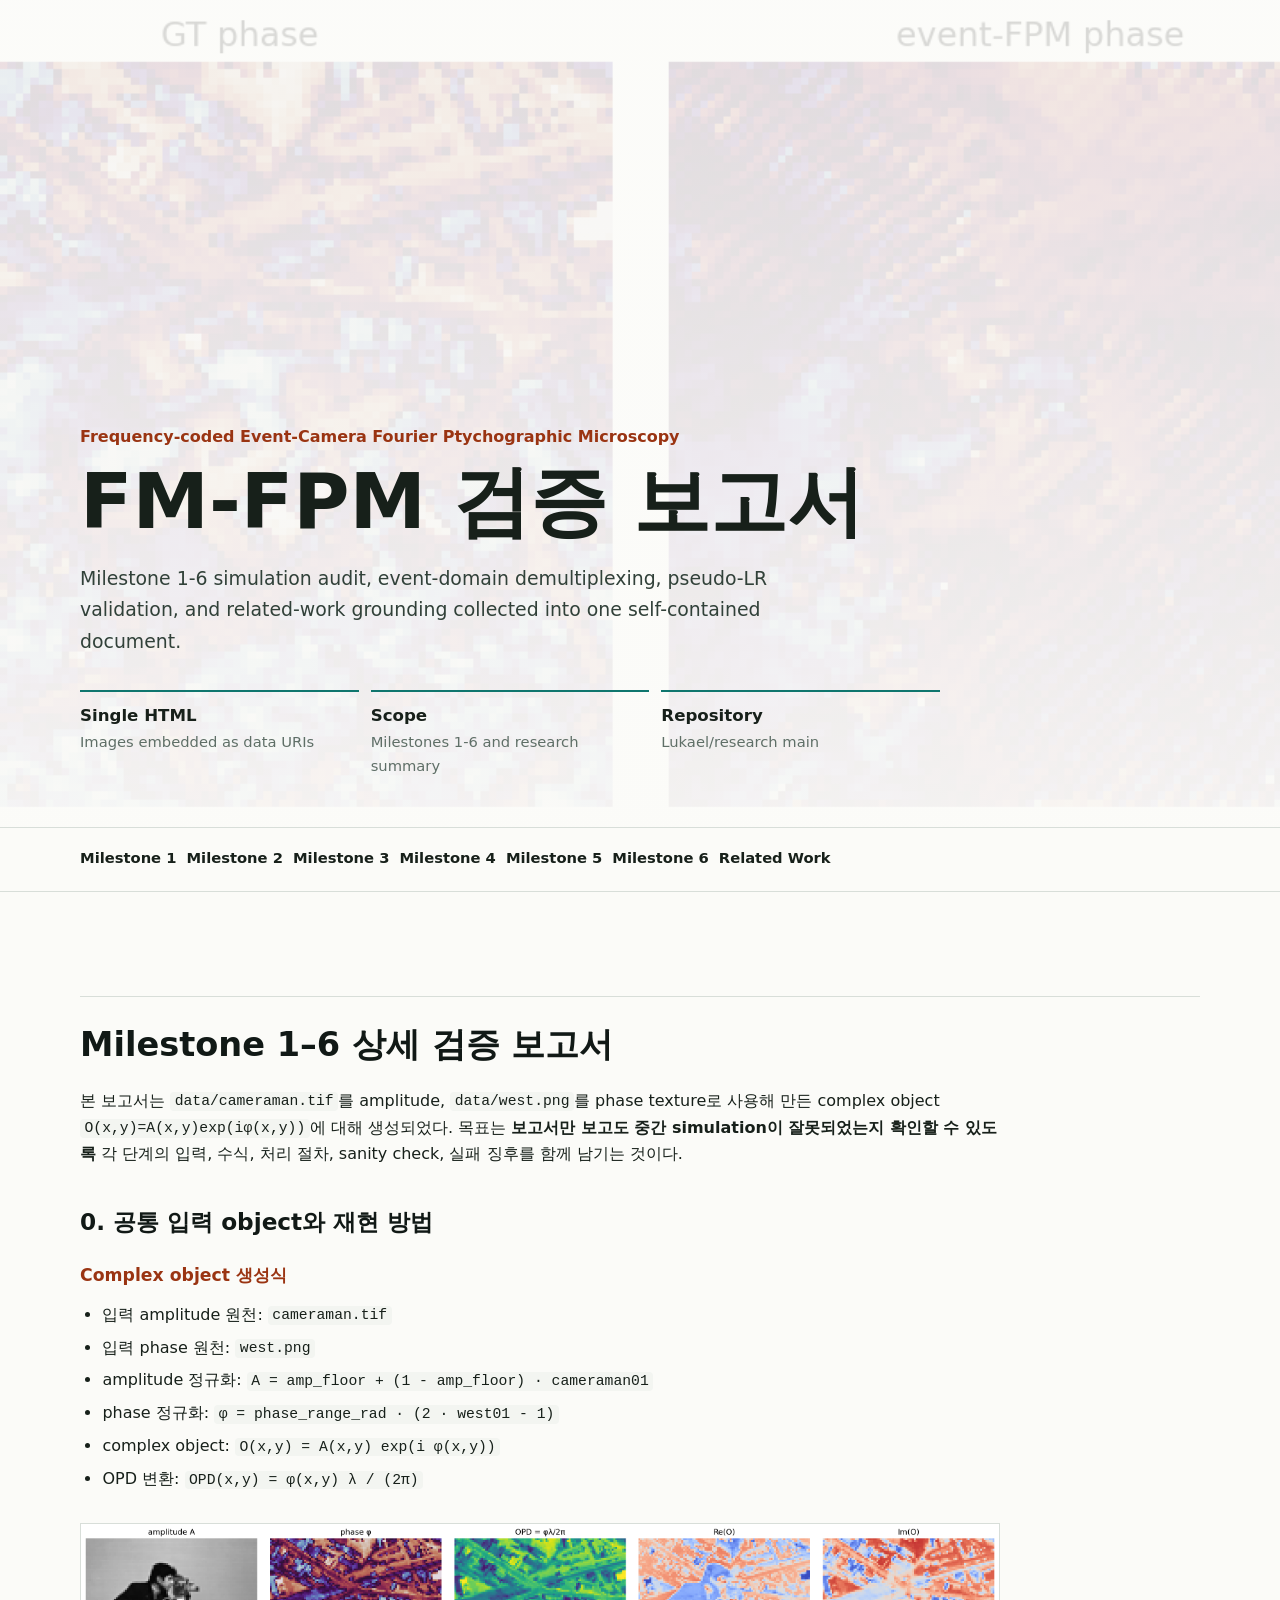
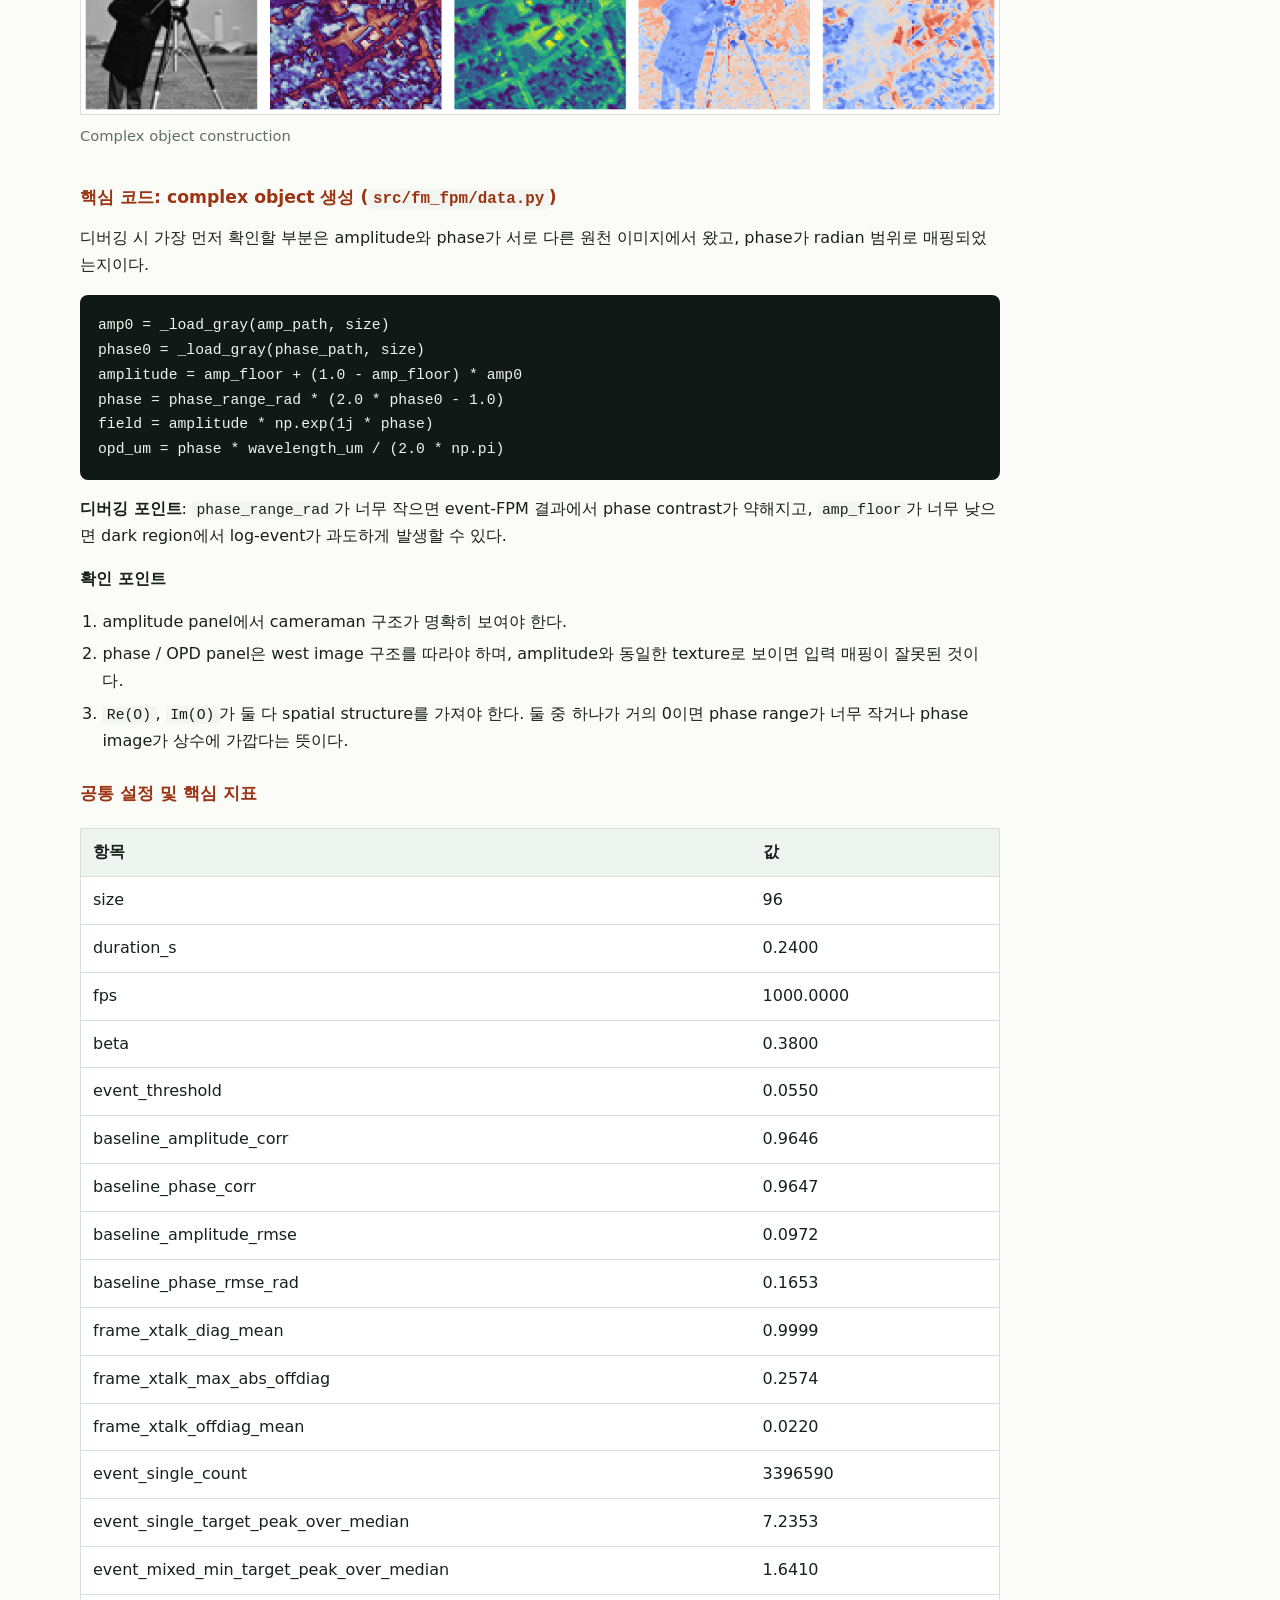
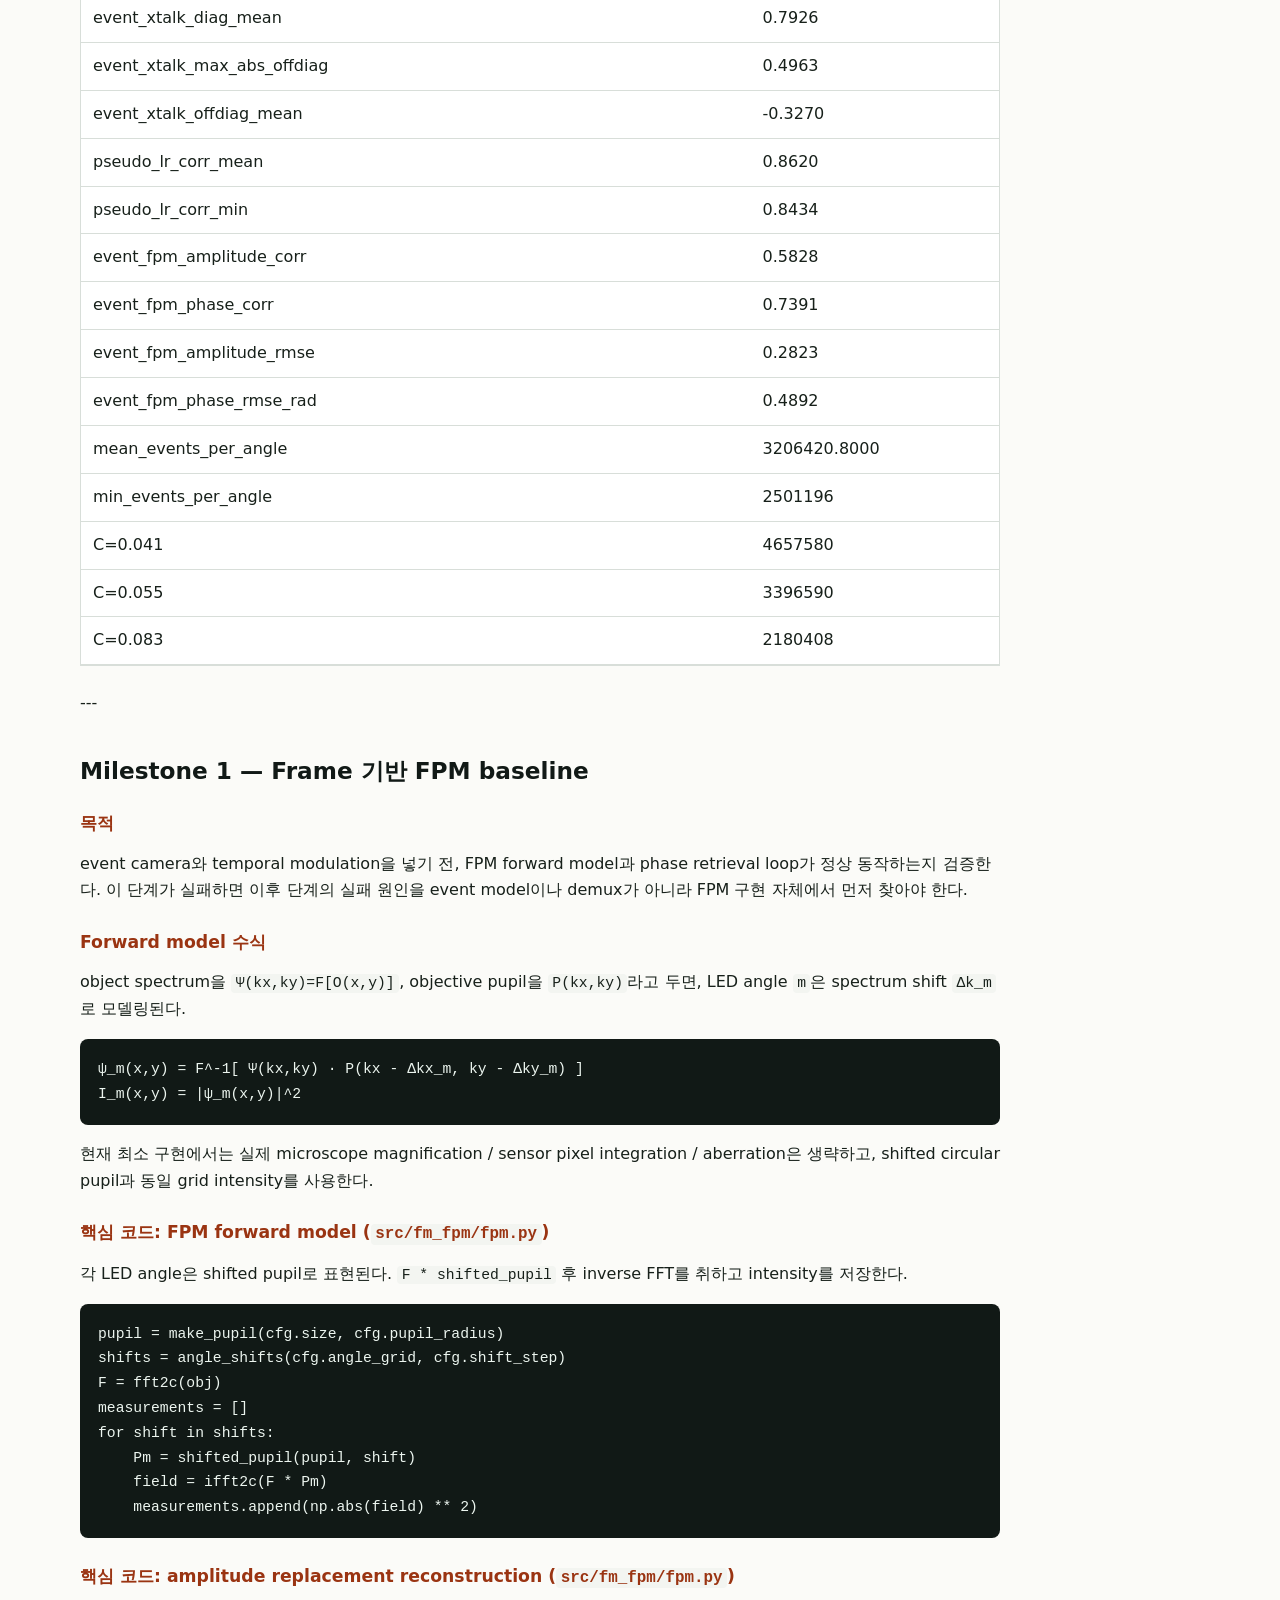
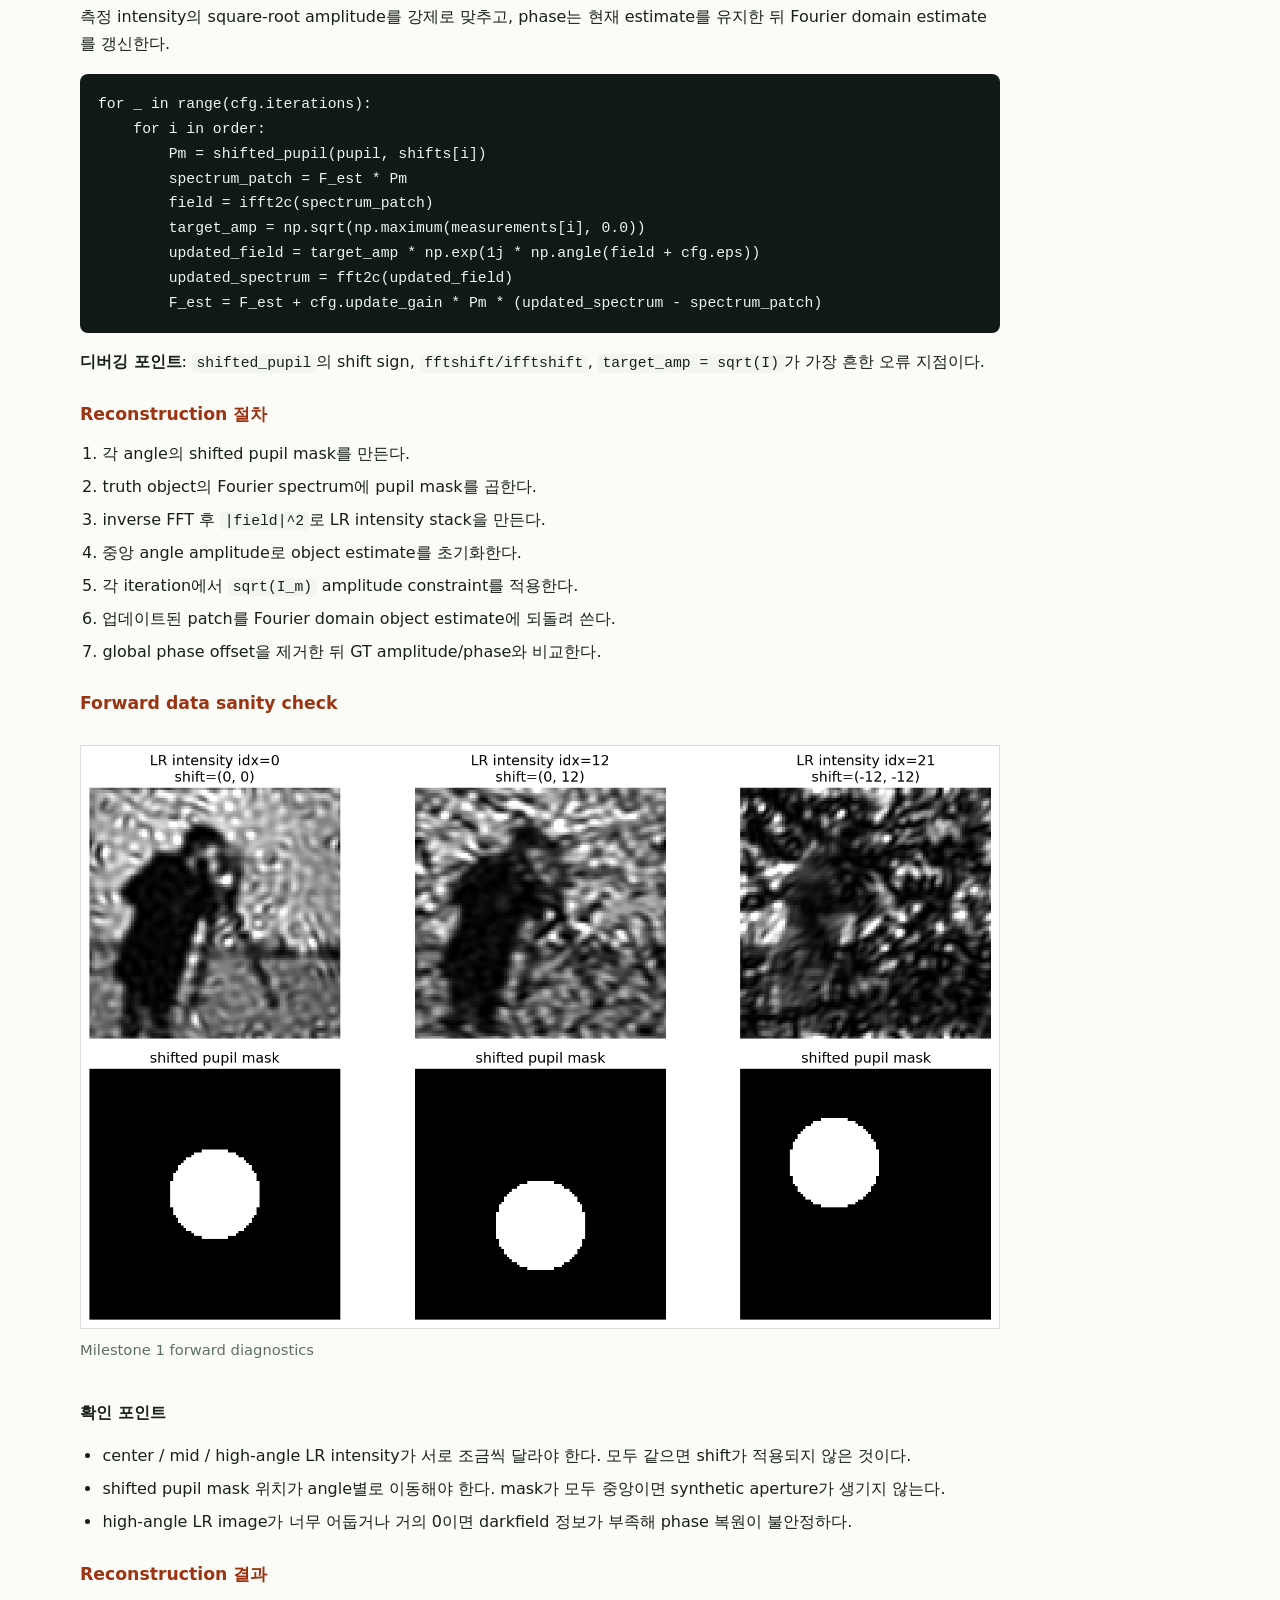
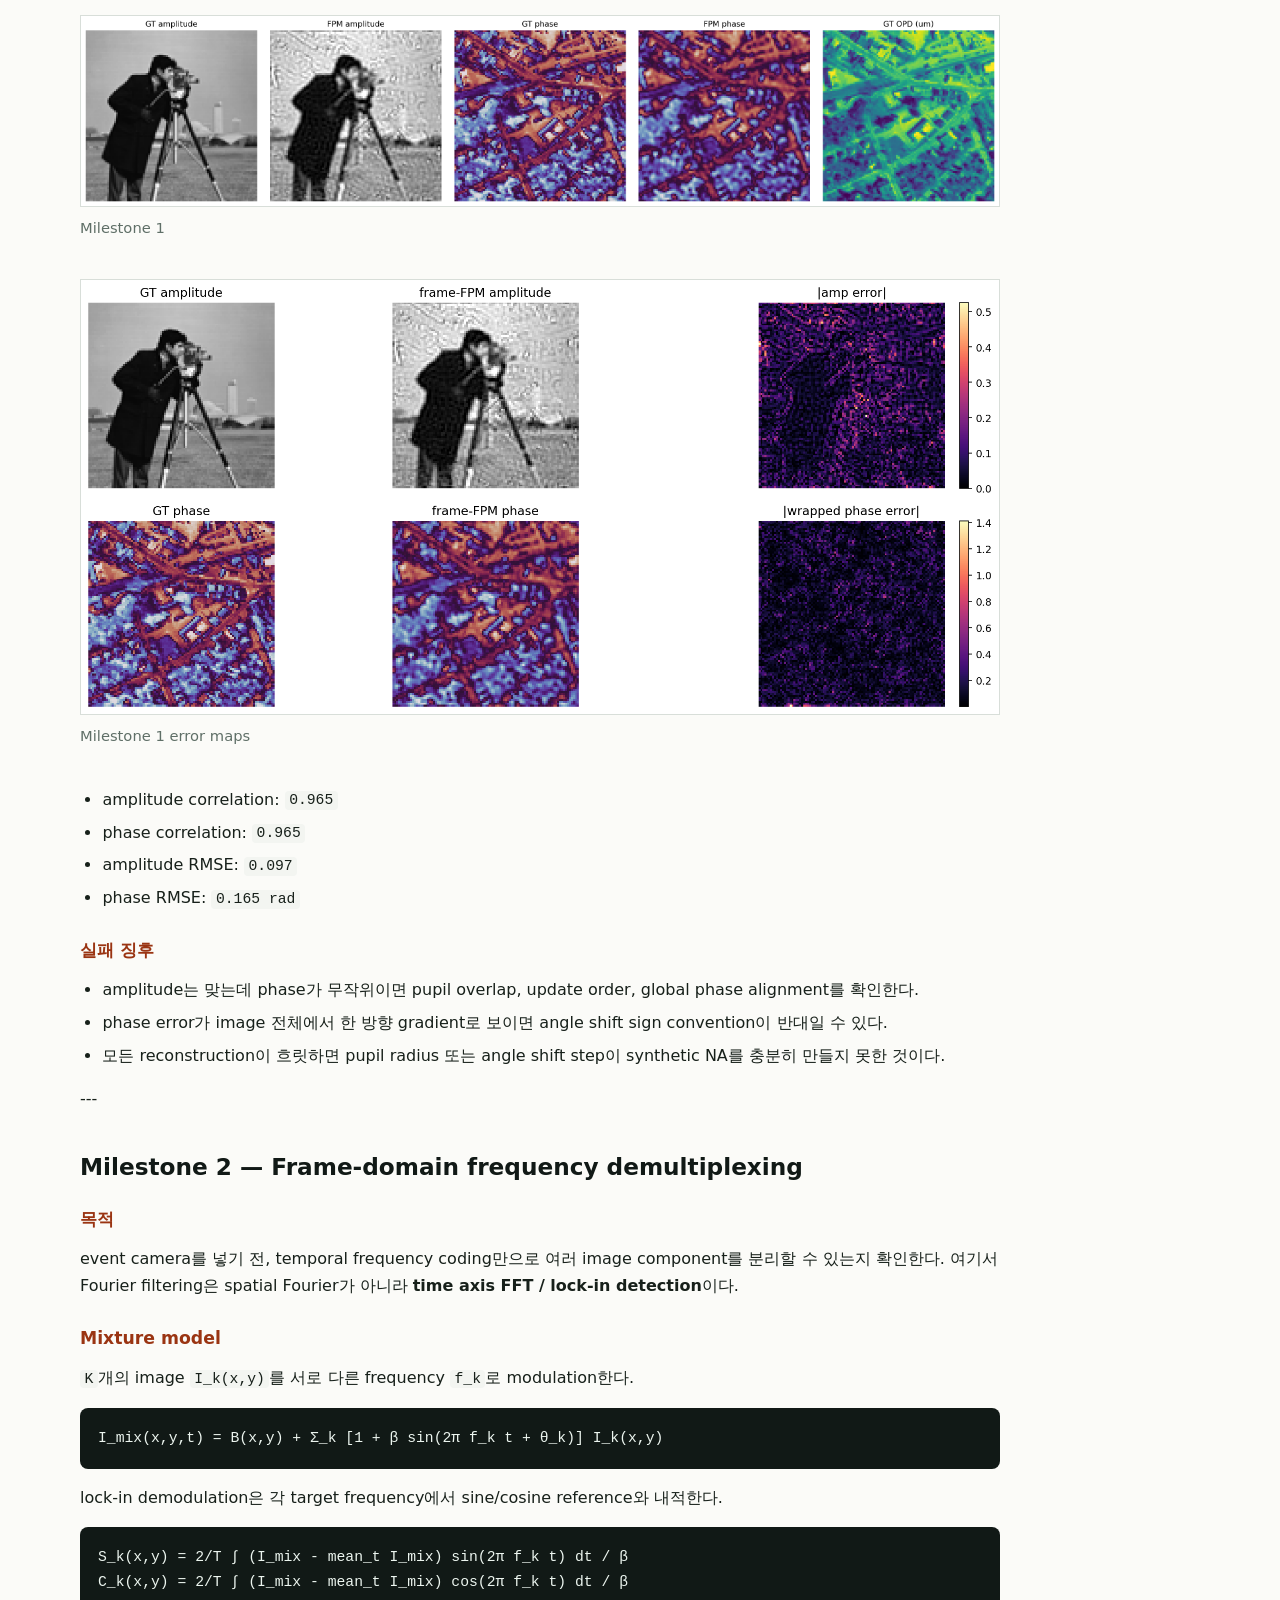
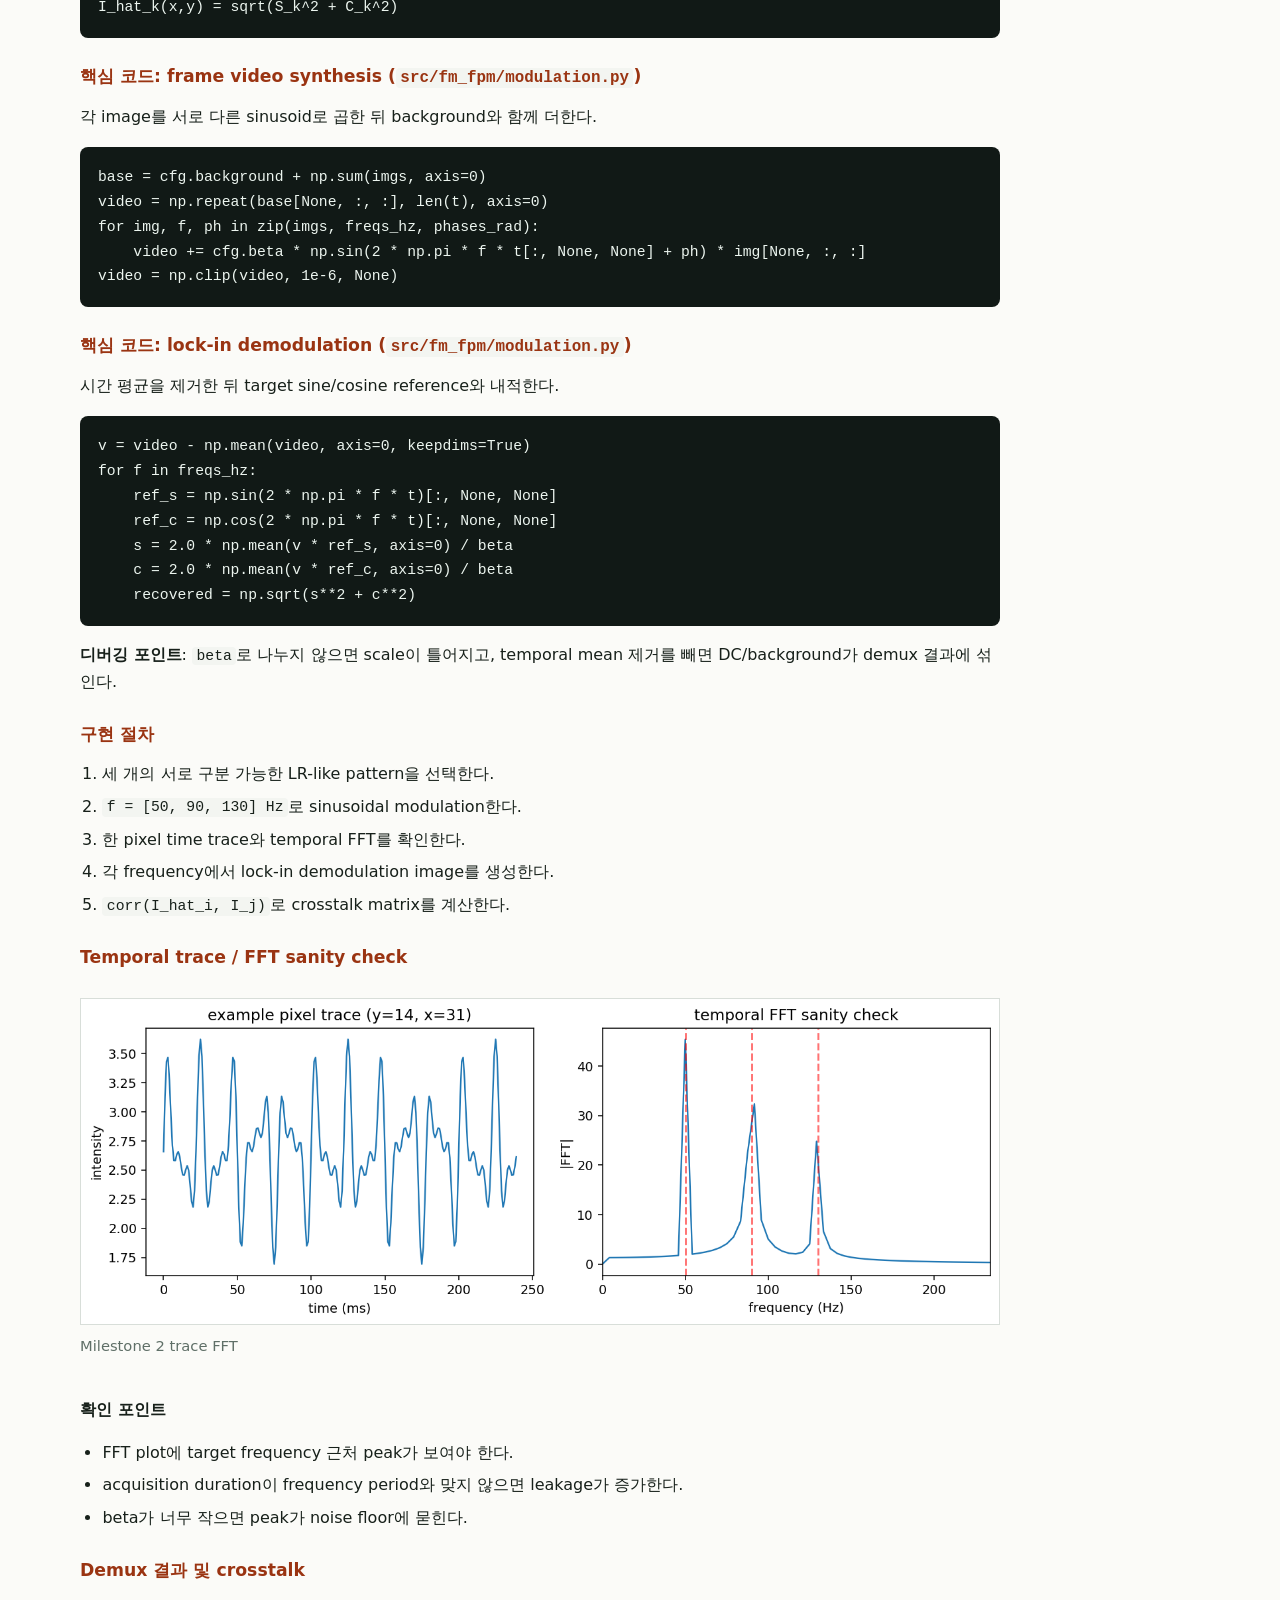
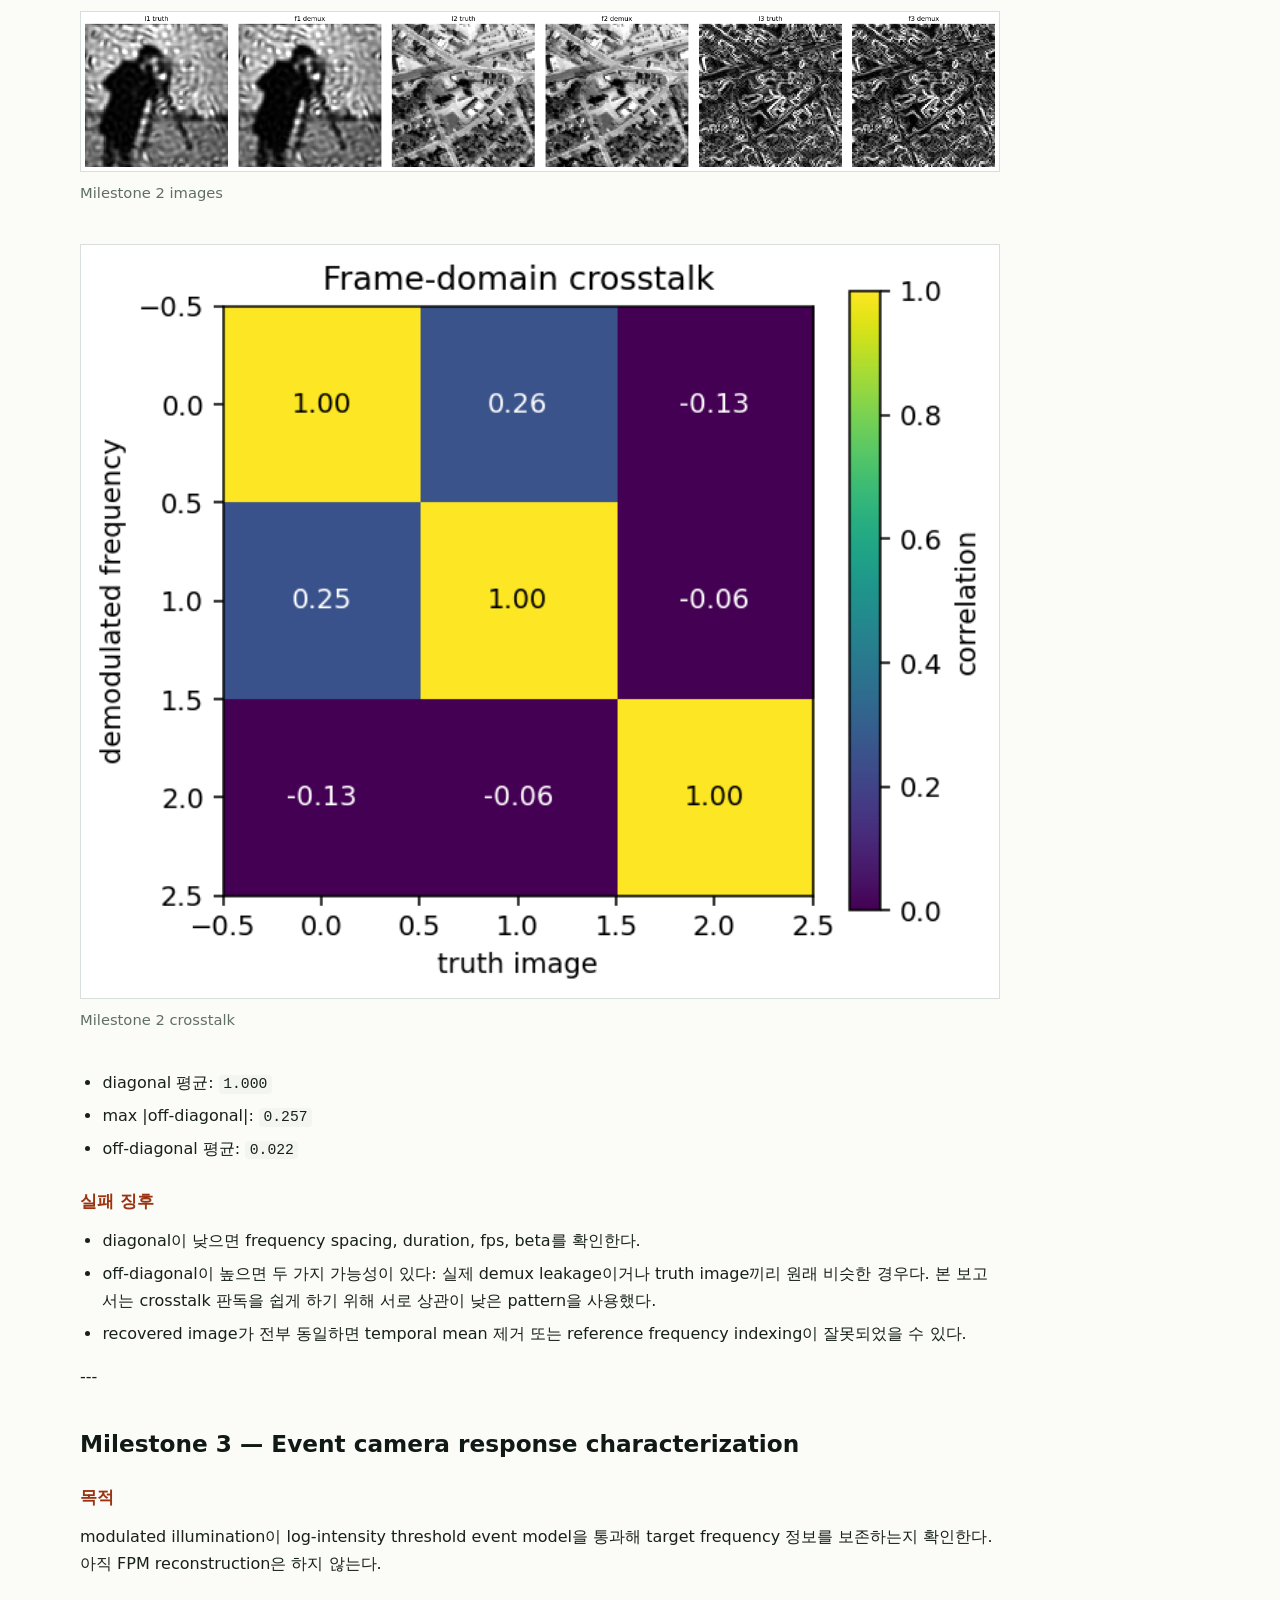
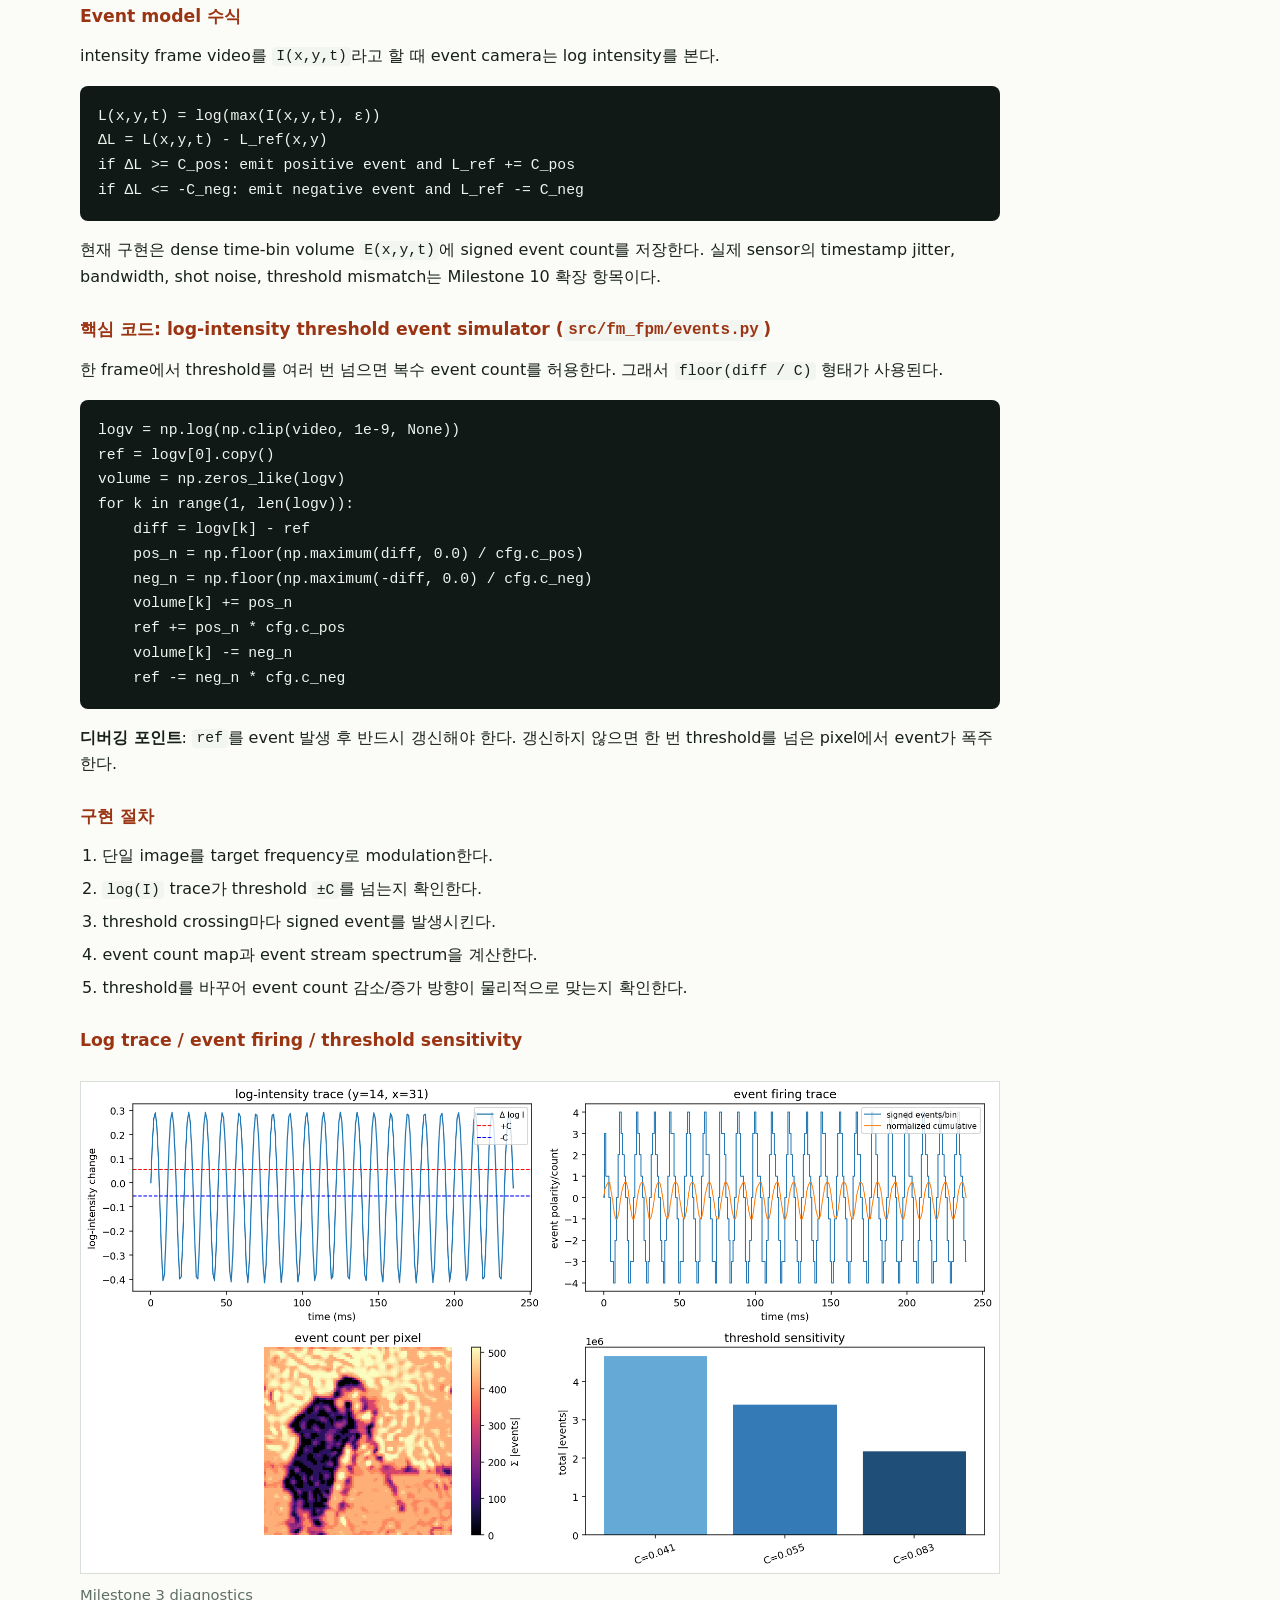
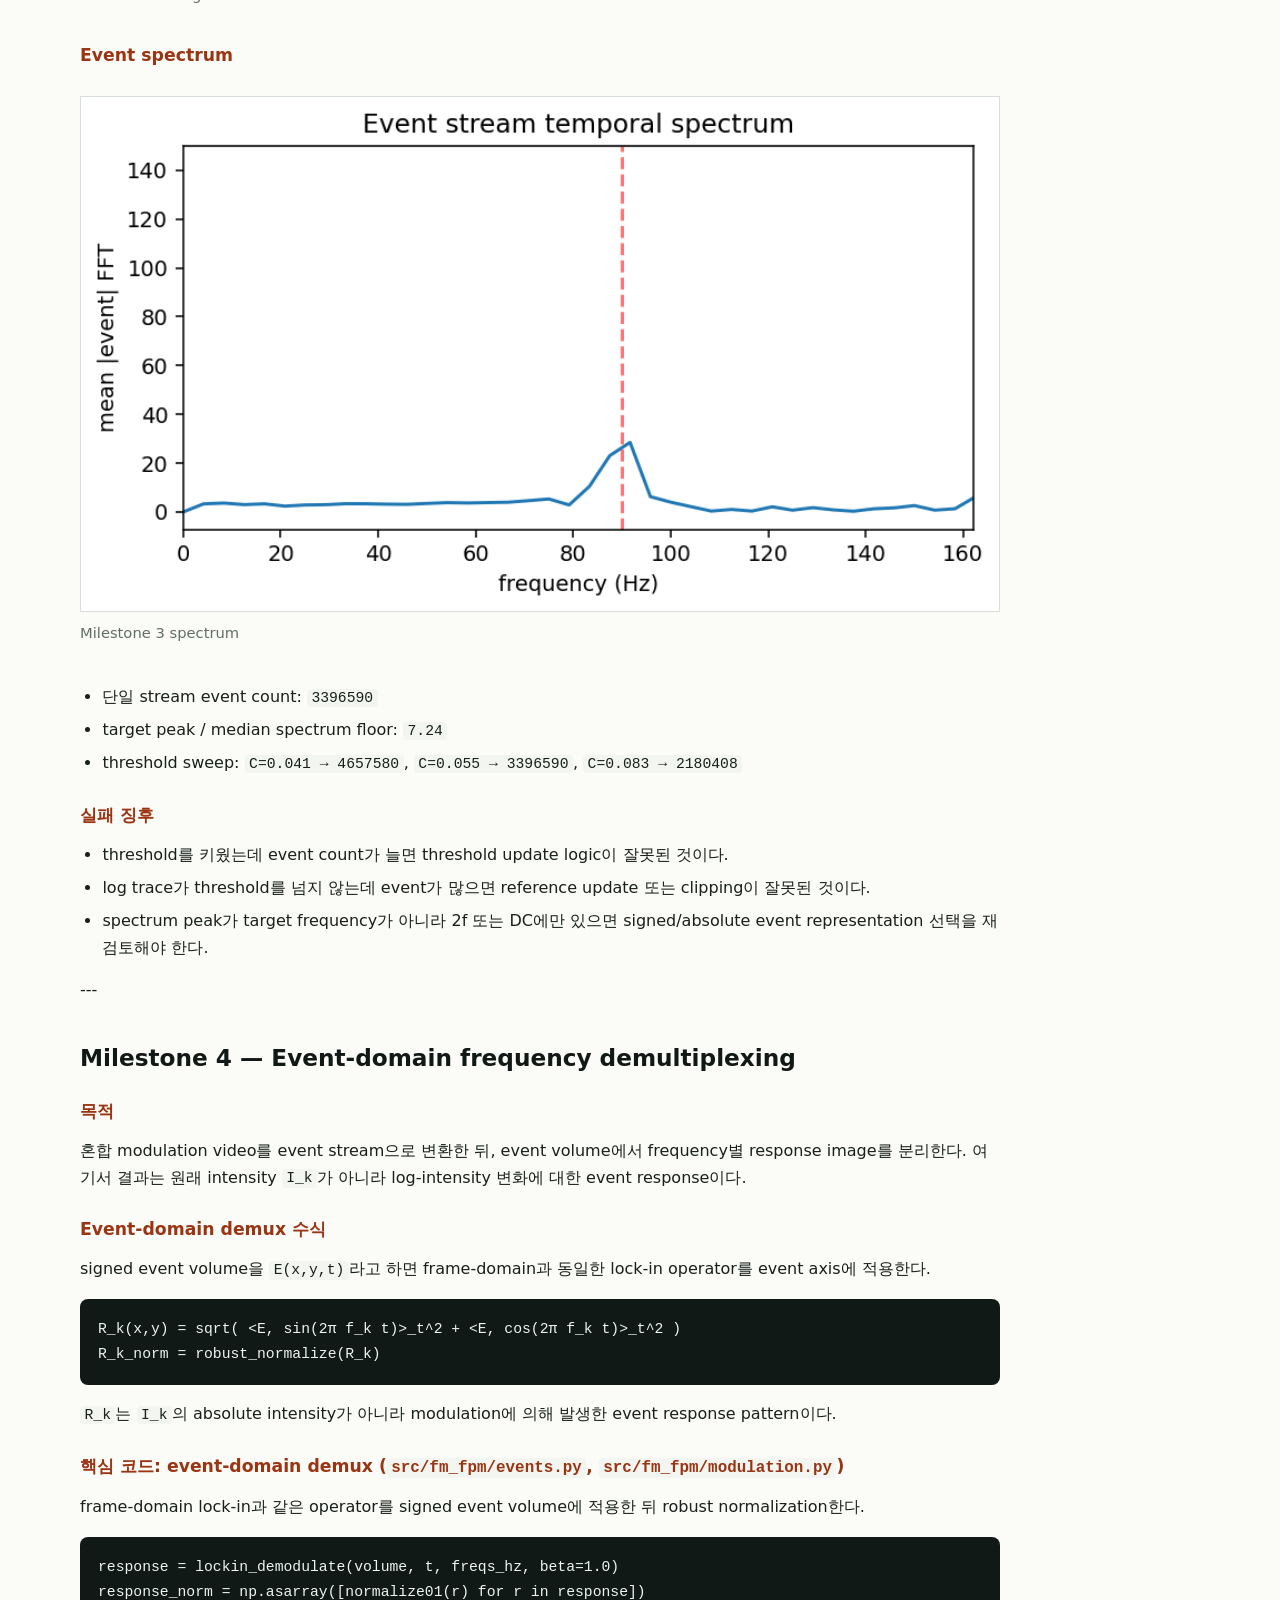
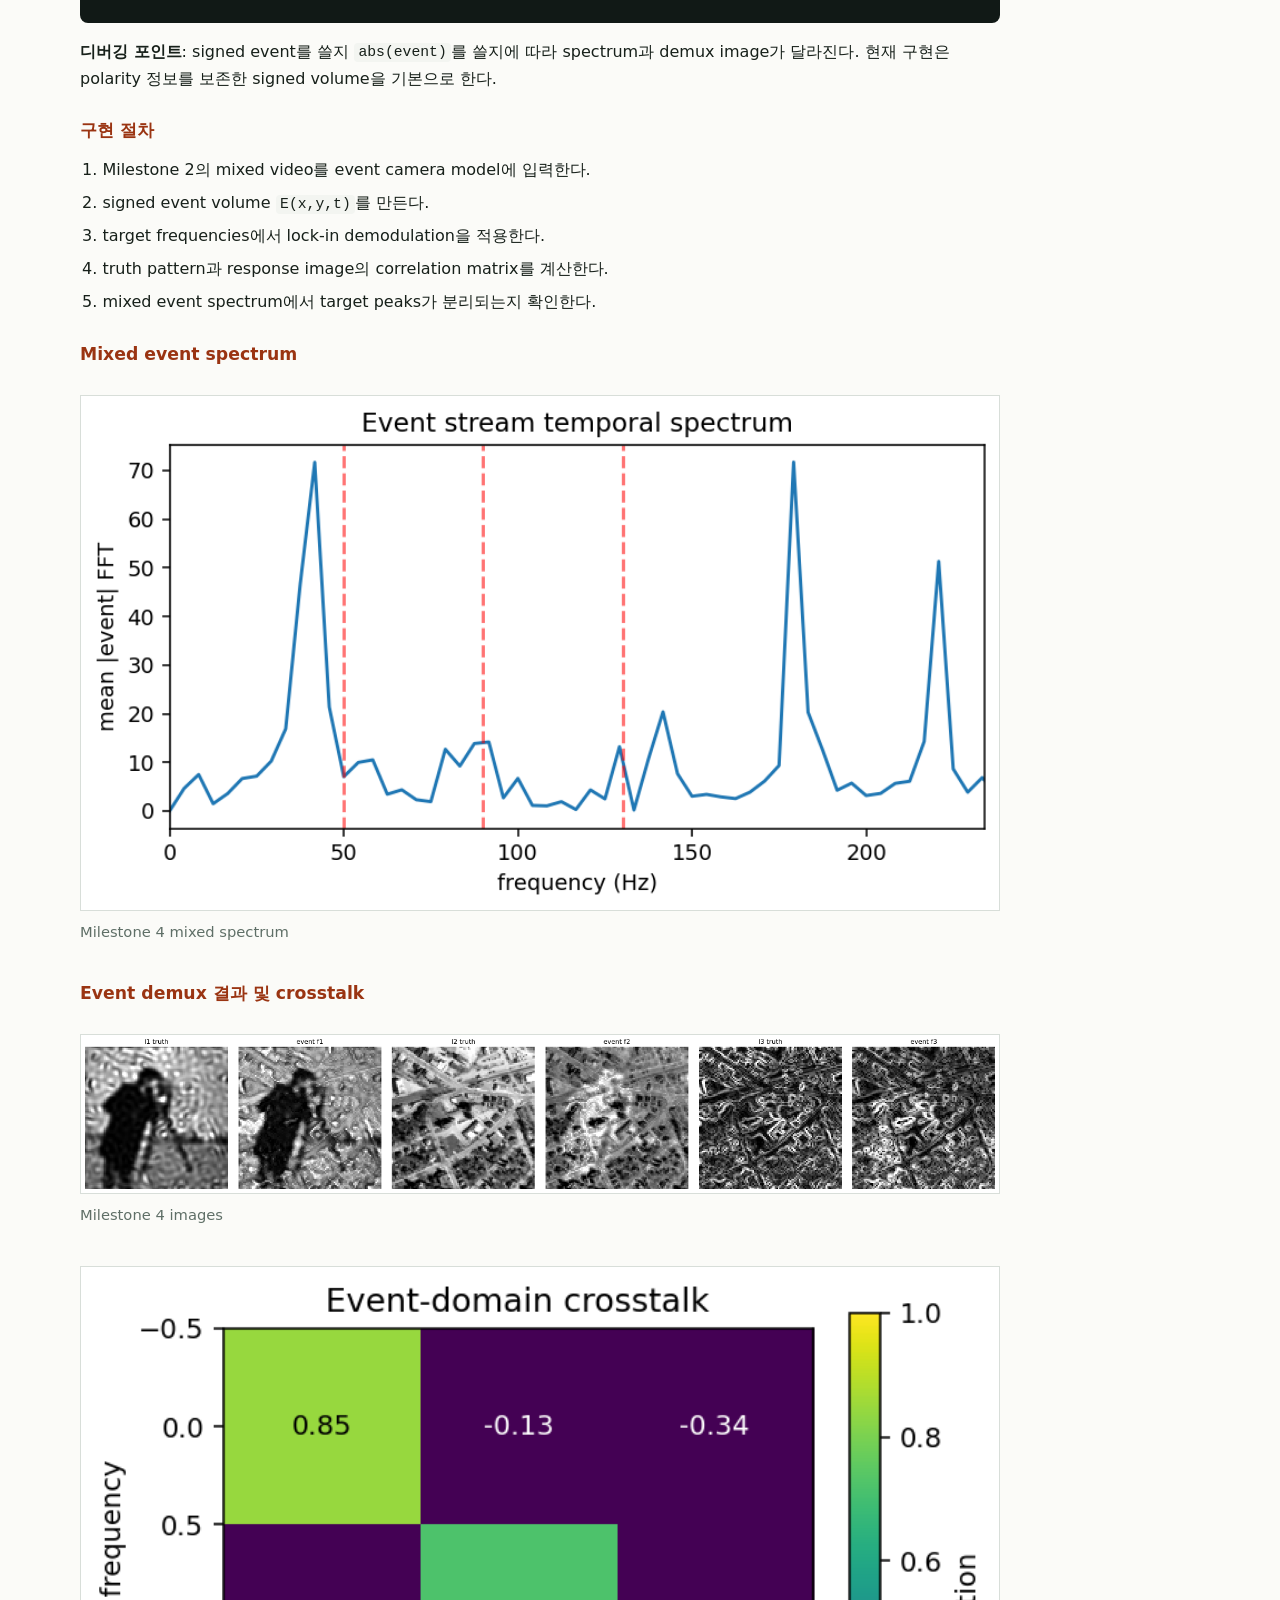
==== index.html @ cf178e9a "Publish the FM-FPM report as a single HTML page Constraint: Lukael/research main should contain only" ====
<!doctype html>
<html lang="ko">
<head>
  <meta charset="utf-8">
  <meta name="viewport" content="width=device-width, initial-scale=1">
  <title>FM-FPM 검증 보고서</title>
  <meta name="description" content="Frequency-coded event-camera Fourier ptychographic microscopy milestone verification report.">
  <style>
:root { color-scheme: light; --ink: #17201a; --muted: #5f6f67; --paper: #fbfbf8; --panel: #ffffff; --line: #d8ded9; --accent: #0f766e; --accent-2: #9a3412; --code: #f3f5f1; }
* { box-sizing: border-box; }
html { scroll-behavior: smooth; }
body { margin: 0; background: var(--paper); color: var(--ink); font-family: Inter, ui-sans-serif, system-ui, -apple-system, BlinkMacSystemFont, "Segoe UI", sans-serif; font-size: 16px; line-height: 1.68; }
a { color: var(--accent); text-decoration-thickness: 0.08em; text-underline-offset: 0.18em; }
header { min-height: 92vh; display: grid; align-items: end; padding: 56px max(24px, calc((100vw - 1120px) / 2)) 48px; border-bottom: 1px solid var(--line); background: linear-gradient(rgba(251,251,248,0.86), rgba(251,251,248,0.96)), var(--hero-image) center / cover no-repeat; }
.hero { max-width: 940px; }
.kicker { color: var(--accent-2); font-weight: 760; letter-spacing: 0; margin: 0 0 14px; }
h1 { margin: 0; max-width: 900px; font-size: clamp(2.4rem, 4.8rem, 5.6rem); line-height: 0.96; letter-spacing: 0; }
.subtitle { max-width: 760px; margin: 24px 0 0; color: #314139; font-size: 1.18rem; }
.meta-grid { display: grid; grid-template-columns: repeat(auto-fit, minmax(170px, 1fr)); gap: 12px; max-width: 860px; margin-top: 32px; }
.meta-item { border-top: 2px solid var(--accent); padding-top: 10px; color: var(--muted); font-size: 0.92rem; }
.meta-item strong { display: block; color: var(--ink); font-size: 1.04rem; }
main { padding: 0 max(20px, calc((100vw - 1120px) / 2)) 72px; }
nav.toc { position: sticky; top: 0; z-index: 10; margin: 0 calc(-1 * max(20px, calc((100vw - 1120px) / 2))); padding: 12px max(20px, calc((100vw - 1120px) / 2)); display: flex; gap: 10px; overflow-x: auto; background: rgba(251, 251, 248, 0.94); border-bottom: 1px solid var(--line); backdrop-filter: blur(10px); }
nav.toc a { flex: 0 0 auto; color: var(--ink); text-decoration: none; font-weight: 700; font-size: 0.92rem; padding: 6px 0; border-bottom: 2px solid transparent; }
nav.toc a:hover { border-bottom-color: var(--accent); }
.report-section { padding-top: 42px; }
h2, h3, h4, h5, h6 { line-height: 1.22; letter-spacing: 0; color: #111916; }
h2 { margin: 62px 0 22px; font-size: 2.1rem; border-top: 1px solid var(--line); padding-top: 28px; }
h3 { margin: 40px 0 14px; font-size: 1.45rem; }
h4 { margin: 28px 0 10px; font-size: 1.08rem; color: var(--accent-2); }
p, ul, ol, blockquote, pre, .table-wrap, figure { max-width: 920px; }
blockquote { margin: 24px 0; padding: 14px 18px; border-left: 4px solid var(--accent-2); background: #fff7ed; color: #4b3428; }
ul, ol { padding-left: 1.4rem; }
li + li { margin-top: 6px; }
code { font-family: "SFMono-Regular", Consolas, "Liberation Mono", monospace; background: var(--code); padding: 0.08rem 0.28rem; border-radius: 4px; font-size: 0.92em; }
pre { overflow-x: auto; background: #111916; color: #ecf5ef; border-radius: 8px; padding: 18px; line-height: 1.55; }
pre code { background: transparent; color: inherit; padding: 0; }
.table-wrap { overflow-x: auto; margin: 24px 0; border: 1px solid var(--line); background: var(--panel); }
table { border-collapse: collapse; width: 100%; min-width: 560px; }
th, td { padding: 10px 12px; border-bottom: 1px solid var(--line); text-align: left; vertical-align: top; }
th { background: #eef4ef; font-weight: 800; }
figure { margin: 30px 0 38px; }
img { display: block; width: 100%; height: auto; border: 1px solid var(--line); background: #fff; }
figcaption { margin-top: 9px; color: var(--muted); font-size: 0.92rem; }
footer { border-top: 1px solid var(--line); padding: 28px max(20px, calc((100vw - 1120px) / 2)); color: var(--muted); }
@media (max-width: 720px) { header { min-height: 86vh; padding-top: 34px; } h1 { font-size: 3rem; } .subtitle { font-size: 1rem; } h2 { font-size: 1.65rem; } }
</style>
</head>
<body style="--hero-image: url('[data-uri]')">
  <header>
    <div class="hero">
      <p class="kicker">Frequency-coded Event-Camera Fourier Ptychographic Microscopy</p>
      <h1>FM-FPM 검증 보고서</h1>
      <p class="subtitle">Milestone 1-6 simulation audit, event-domain demultiplexing, pseudo-LR validation, and related-work grounding collected into one self-contained document.</p>
      <div class="meta-grid" aria-label="Report summary">
        <div class="meta-item"><strong>Single HTML</strong>Images embedded as data URIs</div>
        <div class="meta-item"><strong>Scope</strong>Milestones 1-6 and research summary</div>
        <div class="meta-item"><strong>Repository</strong>Lukael/research main</div>
      </div>
    </div>
  </header>
  <main>
    <nav class="toc" aria-label="Table of contents">
      <a href="#milestone-1-frame-기반-fpm-baseline">Milestone 1</a>
      <a href="#milestone-2-frame-domain-frequency-demultiplexing">Milestone 2</a>
      <a href="#milestone-3-event-camera-response-characterization">Milestone 3</a>
      <a href="#milestone-4-event-domain-frequency-demultiplexing">Milestone 4</a>
      <a href="#milestone-5-event-derived-lr-fpm-measurement-validation">Milestone 5</a>
      <a href="#milestone-6-single-wavelength-event-fpm-reconstruction">Milestone 6</a>
      <a href="#관련-연구-조사-요약-arxiv-mcp-우선-워크플로">Related Work</a>
    </nav>
    <section class="report-section" aria-label="Milestone 1-6 상세 검증 보고서"><h2 id="milestone-1-6-상세-검증-보고서">Milestone 1–6 상세 검증 보고서</h2>
<p>본 보고서는 <code>data/cameraman.tif</code>를 amplitude, <code>data/west.png</code>를 phase texture로 사용해 만든 complex object <code>O(x,y)=A(x,y)exp(iφ(x,y))</code>에 대해 생성되었다. 목표는 <strong>보고서만 보고도 중간 simulation이 잘못되었는지 확인할 수 있도록</strong> 각 단계의 입력, 수식, 처리 절차, sanity check, 실패 징후를 함께 남기는 것이다.</p>
<h3 id="0-공통-입력-object와-재현-방법">0. 공통 입력 object와 재현 방법</h3>
<h4 id="complex-object-생성식">Complex object 생성식</h4>
<ul>
<li>입력 amplitude 원천: <code>cameraman.tif</code></li>
<li>입력 phase 원천: <code>west.png</code></li>
<li>amplitude 정규화: <code>A = amp_floor + (1 - amp_floor) · cameraman01</code></li>
<li>phase 정규화: <code>φ = phase_range_rad · (2 · west01 - 1)</code></li>
<li>complex object: <code>O(x,y) = A(x,y) exp(i φ(x,y))</code></li>
<li>OPD 변환: <code>OPD(x,y) = φ(x,y) λ / (2π)</code></li>
</ul>
<figure><img alt="Complex object construction" src="[data-uri]" loading="lazy"><figcaption>Complex object construction</figcaption></figure>
<h4 id="핵심-코드-complex-object-생성-src-fm-fpm-data-py">핵심 코드: complex object 생성 (<code>src/fm_fpm/data.py</code>)</h4>
<p>디버깅 시 가장 먼저 확인할 부분은 amplitude와 phase가 서로 다른 원천 이미지에서 왔고, phase가 radian 범위로 매핑되었는지이다.</p>
<pre><code class="language-python">amp0 = _load_gray(amp_path, size)
phase0 = _load_gray(phase_path, size)
amplitude = amp_floor + (1.0 - amp_floor) * amp0
phase = phase_range_rad * (2.0 * phase0 - 1.0)
field = amplitude * np.exp(1j * phase)
opd_um = phase * wavelength_um / (2.0 * np.pi)</code></pre>
<p><strong>디버깅 포인트</strong>: <code>phase_range_rad</code>가 너무 작으면 event-FPM 결과에서 phase contrast가 약해지고, <code>amp_floor</code>가 너무 낮으면 dark region에서 log-event가 과도하게 발생할 수 있다.</p>
<p><strong>확인 포인트</strong></p>
<ol>
<li>amplitude panel에서 cameraman 구조가 명확히 보여야 한다.</li>
<li>phase / OPD panel은 west image 구조를 따라야 하며, amplitude와 동일한 texture로 보이면 입력 매핑이 잘못된 것이다.</li>
<li><code>Re(O)</code>, <code>Im(O)</code>가 둘 다 spatial structure를 가져야 한다. 둘 중 하나가 거의 0이면 phase range가 너무 작거나 phase image가 상수에 가깝다는 뜻이다.</li>
</ol>
<h4 id="공통-설정-및-핵심-지표">공통 설정 및 핵심 지표</h4>
<div class="table-wrap"><table>
<tr><th>항목</th><th>값</th></tr>
<tr><td>size</td><td>96</td></tr>
<tr><td>duration_s</td><td>0.2400</td></tr>
<tr><td>fps</td><td>1000.0000</td></tr>
<tr><td>beta</td><td>0.3800</td></tr>
<tr><td>event_threshold</td><td>0.0550</td></tr>
<tr><td>baseline_amplitude_corr</td><td>0.9646</td></tr>
<tr><td>baseline_phase_corr</td><td>0.9647</td></tr>
<tr><td>baseline_amplitude_rmse</td><td>0.0972</td></tr>
<tr><td>baseline_phase_rmse_rad</td><td>0.1653</td></tr>
<tr><td>frame_xtalk_diag_mean</td><td>0.9999</td></tr>
<tr><td>frame_xtalk_max_abs_offdiag</td><td>0.2574</td></tr>
<tr><td>frame_xtalk_offdiag_mean</td><td>0.0220</td></tr>
<tr><td>event_single_count</td><td>3396590</td></tr>
<tr><td>event_single_target_peak_over_median</td><td>7.2353</td></tr>
<tr><td>event_mixed_min_target_peak_over_median</td><td>1.6410</td></tr>
<tr><td>event_xtalk_diag_mean</td><td>0.7926</td></tr>
<tr><td>event_xtalk_max_abs_offdiag</td><td>0.4963</td></tr>
<tr><td>event_xtalk_offdiag_mean</td><td>-0.3270</td></tr>
<tr><td>pseudo_lr_corr_mean</td><td>0.8620</td></tr>
<tr><td>pseudo_lr_corr_min</td><td>0.8434</td></tr>
<tr><td>event_fpm_amplitude_corr</td><td>0.5828</td></tr>
<tr><td>event_fpm_phase_corr</td><td>0.7391</td></tr>
<tr><td>event_fpm_amplitude_rmse</td><td>0.2823</td></tr>
<tr><td>event_fpm_phase_rmse_rad</td><td>0.4892</td></tr>
<tr><td>mean_events_per_angle</td><td>3206420.8000</td></tr>
<tr><td>min_events_per_angle</td><td>2501196</td></tr>
<tr><td>C=0.041</td><td>4657580</td></tr>
<tr><td>C=0.055</td><td>3396590</td></tr>
<tr><td>C=0.083</td><td>2180408</td></tr>
</table></div>
<p>---</p>
<h3 id="milestone-1-frame-기반-fpm-baseline">Milestone 1 — Frame 기반 FPM baseline</h3>
<h4 id="목적">목적</h4>
<p>event camera와 temporal modulation을 넣기 전, FPM forward model과 phase retrieval loop가 정상 동작하는지 검증한다. 이 단계가 실패하면 이후 단계의 실패 원인을 event model이나 demux가 아니라 FPM 구현 자체에서 먼저 찾아야 한다.</p>
<h4 id="forward-model-수식">Forward model 수식</h4>
<p>object spectrum을 <code>Ψ(kx,ky)=F[O(x,y)]</code>, objective pupil을 <code>P(kx,ky)</code>라고 두면, LED angle <code>m</code>은 spectrum shift <code>Δk_m</code>로 모델링된다.</p>
<pre><code class="language-text">ψ_m(x,y) = F^-1[ Ψ(kx,ky) · P(kx - Δkx_m, ky - Δky_m) ]
I_m(x,y) = |ψ_m(x,y)|^2</code></pre>
<p>현재 최소 구현에서는 실제 microscope magnification / sensor pixel integration / aberration은 생략하고, shifted circular pupil과 동일 grid intensity를 사용한다.</p>
<h4 id="핵심-코드-fpm-forward-model-src-fm-fpm-fpm-py">핵심 코드: FPM forward model (<code>src/fm_fpm/fpm.py</code>)</h4>
<p>각 LED angle은 shifted pupil로 표현된다. <code>F * shifted_pupil</code> 후 inverse FFT를 취하고 intensity를 저장한다.</p>
<pre><code class="language-python">pupil = make_pupil(cfg.size, cfg.pupil_radius)
shifts = angle_shifts(cfg.angle_grid, cfg.shift_step)
F = fft2c(obj)
measurements = []
for shift in shifts:
    Pm = shifted_pupil(pupil, shift)
    field = ifft2c(F * Pm)
    measurements.append(np.abs(field) ** 2)</code></pre>
<h4 id="핵심-코드-amplitude-replacement-reconstruction-src-fm-fpm-fpm-py">핵심 코드: amplitude replacement reconstruction (<code>src/fm_fpm/fpm.py</code>)</h4>
<p>측정 intensity의 square-root amplitude를 강제로 맞추고, phase는 현재 estimate를 유지한 뒤 Fourier domain estimate를 갱신한다.</p>
<pre><code class="language-python">for _ in range(cfg.iterations):
    for i in order:
        Pm = shifted_pupil(pupil, shifts[i])
        spectrum_patch = F_est * Pm
        field = ifft2c(spectrum_patch)
        target_amp = np.sqrt(np.maximum(measurements[i], 0.0))
        updated_field = target_amp * np.exp(1j * np.angle(field + cfg.eps))
        updated_spectrum = fft2c(updated_field)
        F_est = F_est + cfg.update_gain * Pm * (updated_spectrum - spectrum_patch)</code></pre>
<p><strong>디버깅 포인트</strong>: <code>shifted_pupil</code>의 shift sign, <code>fftshift/ifftshift</code>, <code>target_amp = sqrt(I)</code>가 가장 흔한 오류 지점이다.</p>
<h4 id="reconstruction-절차">Reconstruction 절차</h4>
<ol>
<li>각 angle의 shifted pupil mask를 만든다.</li>
<li>truth object의 Fourier spectrum에 pupil mask를 곱한다.</li>
<li>inverse FFT 후 <code>|field|^2</code>로 LR intensity stack을 만든다.</li>
<li>중앙 angle amplitude로 object estimate를 초기화한다.</li>
<li>각 iteration에서 <code>sqrt(I_m)</code> amplitude constraint를 적용한다.</li>
<li>업데이트된 patch를 Fourier domain object estimate에 되돌려 쓴다.</li>
<li>global phase offset을 제거한 뒤 GT amplitude/phase와 비교한다.</li>
</ol>
<h4 id="forward-data-sanity-check">Forward data sanity check</h4>
<figure><img alt="Milestone 1 forward diagnostics" src="[data-uri]" loading="lazy"><figcaption>Milestone 1 forward diagnostics</figcaption></figure>
<p><strong>확인 포인트</strong></p>
<ul>
<li>center / mid / high-angle LR intensity가 서로 조금씩 달라야 한다. 모두 같으면 shift가 적용되지 않은 것이다.</li>
<li>shifted pupil mask 위치가 angle별로 이동해야 한다. mask가 모두 중앙이면 synthetic aperture가 생기지 않는다.</li>
<li>high-angle LR image가 너무 어둡거나 거의 0이면 darkfield 정보가 부족해 phase 복원이 불안정하다.</li>
</ul>
<h4 id="reconstruction-결과">Reconstruction 결과</h4>
<figure><img alt="Milestone 1" src="[data-uri]" loading="lazy"><figcaption>Milestone 1</figcaption></figure>
<figure><img alt="Milestone 1 error maps" src="[data-uri]" loading="lazy"><figcaption>Milestone 1 error maps</figcaption></figure>
<ul>
<li>amplitude correlation: <code>0.965</code></li>
<li>phase correlation: <code>0.965</code></li>
<li>amplitude RMSE: <code>0.097</code></li>
<li>phase RMSE: <code>0.165 rad</code></li>
</ul>
<h4 id="실패-징후">실패 징후</h4>
<ul>
<li>amplitude는 맞는데 phase가 무작위이면 pupil overlap, update order, global phase alignment를 확인한다.</li>
<li>phase error가 image 전체에서 한 방향 gradient로 보이면 angle shift sign convention이 반대일 수 있다.</li>
<li>모든 reconstruction이 흐릿하면 pupil radius 또는 angle shift step이 synthetic NA를 충분히 만들지 못한 것이다.</li>
</ul>
<p>---</p>
<h3 id="milestone-2-frame-domain-frequency-demultiplexing">Milestone 2 — Frame-domain frequency demultiplexing</h3>
<h4 id="목적">목적</h4>
<p>event camera를 넣기 전, temporal frequency coding만으로 여러 image component를 분리할 수 있는지 확인한다. 여기서 Fourier filtering은 spatial Fourier가 아니라 <strong>time axis FFT / lock-in detection</strong>이다.</p>
<h4 id="mixture-model">Mixture model</h4>
<p><code>K</code>개의 image <code>I_k(x,y)</code>를 서로 다른 frequency <code>f_k</code>로 modulation한다.</p>
<pre><code class="language-text">I_mix(x,y,t) = B(x,y) + Σ_k [1 + β sin(2π f_k t + θ_k)] I_k(x,y)</code></pre>
<p>lock-in demodulation은 각 target frequency에서 sine/cosine reference와 내적한다.</p>
<pre><code class="language-text">S_k(x,y) = 2/T ∫ (I_mix - mean_t I_mix) sin(2π f_k t) dt / β
C_k(x,y) = 2/T ∫ (I_mix - mean_t I_mix) cos(2π f_k t) dt / β
I_hat_k(x,y) = sqrt(S_k^2 + C_k^2)</code></pre>
<h4 id="핵심-코드-frame-video-synthesis-src-fm-fpm-modulation-py">핵심 코드: frame video synthesis (<code>src/fm_fpm/modulation.py</code>)</h4>
<p>각 image를 서로 다른 sinusoid로 곱한 뒤 background와 함께 더한다.</p>
<pre><code class="language-python">base = cfg.background + np.sum(imgs, axis=0)
video = np.repeat(base[None, :, :], len(t), axis=0)
for img, f, ph in zip(imgs, freqs_hz, phases_rad):
    video += cfg.beta * np.sin(2 * np.pi * f * t[:, None, None] + ph) * img[None, :, :]
video = np.clip(video, 1e-6, None)</code></pre>
<h4 id="핵심-코드-lock-in-demodulation-src-fm-fpm-modulation-py">핵심 코드: lock-in demodulation (<code>src/fm_fpm/modulation.py</code>)</h4>
<p>시간 평균을 제거한 뒤 target sine/cosine reference와 내적한다.</p>
<pre><code class="language-python">v = video - np.mean(video, axis=0, keepdims=True)
for f in freqs_hz:
    ref_s = np.sin(2 * np.pi * f * t)[:, None, None]
    ref_c = np.cos(2 * np.pi * f * t)[:, None, None]
    s = 2.0 * np.mean(v * ref_s, axis=0) / beta
    c = 2.0 * np.mean(v * ref_c, axis=0) / beta
    recovered = np.sqrt(s**2 + c**2)</code></pre>
<p><strong>디버깅 포인트</strong>: <code>beta</code>로 나누지 않으면 scale이 틀어지고, temporal mean 제거를 빼면 DC/background가 demux 결과에 섞인다.</p>
<h4 id="구현-절차">구현 절차</h4>
<ol>
<li>세 개의 서로 구분 가능한 LR-like pattern을 선택한다.</li>
<li><code>f = [50, 90, 130] Hz</code>로 sinusoidal modulation한다.</li>
<li>한 pixel time trace와 temporal FFT를 확인한다.</li>
<li>각 frequency에서 lock-in demodulation image를 생성한다.</li>
<li><code>corr(I_hat_i, I_j)</code>로 crosstalk matrix를 계산한다.</li>
</ol>
<h4 id="temporal-trace-fft-sanity-check">Temporal trace / FFT sanity check</h4>
<figure><img alt="Milestone 2 trace FFT" src="[data-uri]" loading="lazy"><figcaption>Milestone 2 trace FFT</figcaption></figure>
<p><strong>확인 포인트</strong></p>
<ul>
<li>FFT plot에 target frequency 근처 peak가 보여야 한다.</li>
<li>acquisition duration이 frequency period와 맞지 않으면 leakage가 증가한다.</li>
<li>beta가 너무 작으면 peak가 noise floor에 묻힌다.</li>
</ul>
<h4 id="demux-결과-및-crosstalk">Demux 결과 및 crosstalk</h4>
<figure><img alt="Milestone 2 images" src="[data-uri]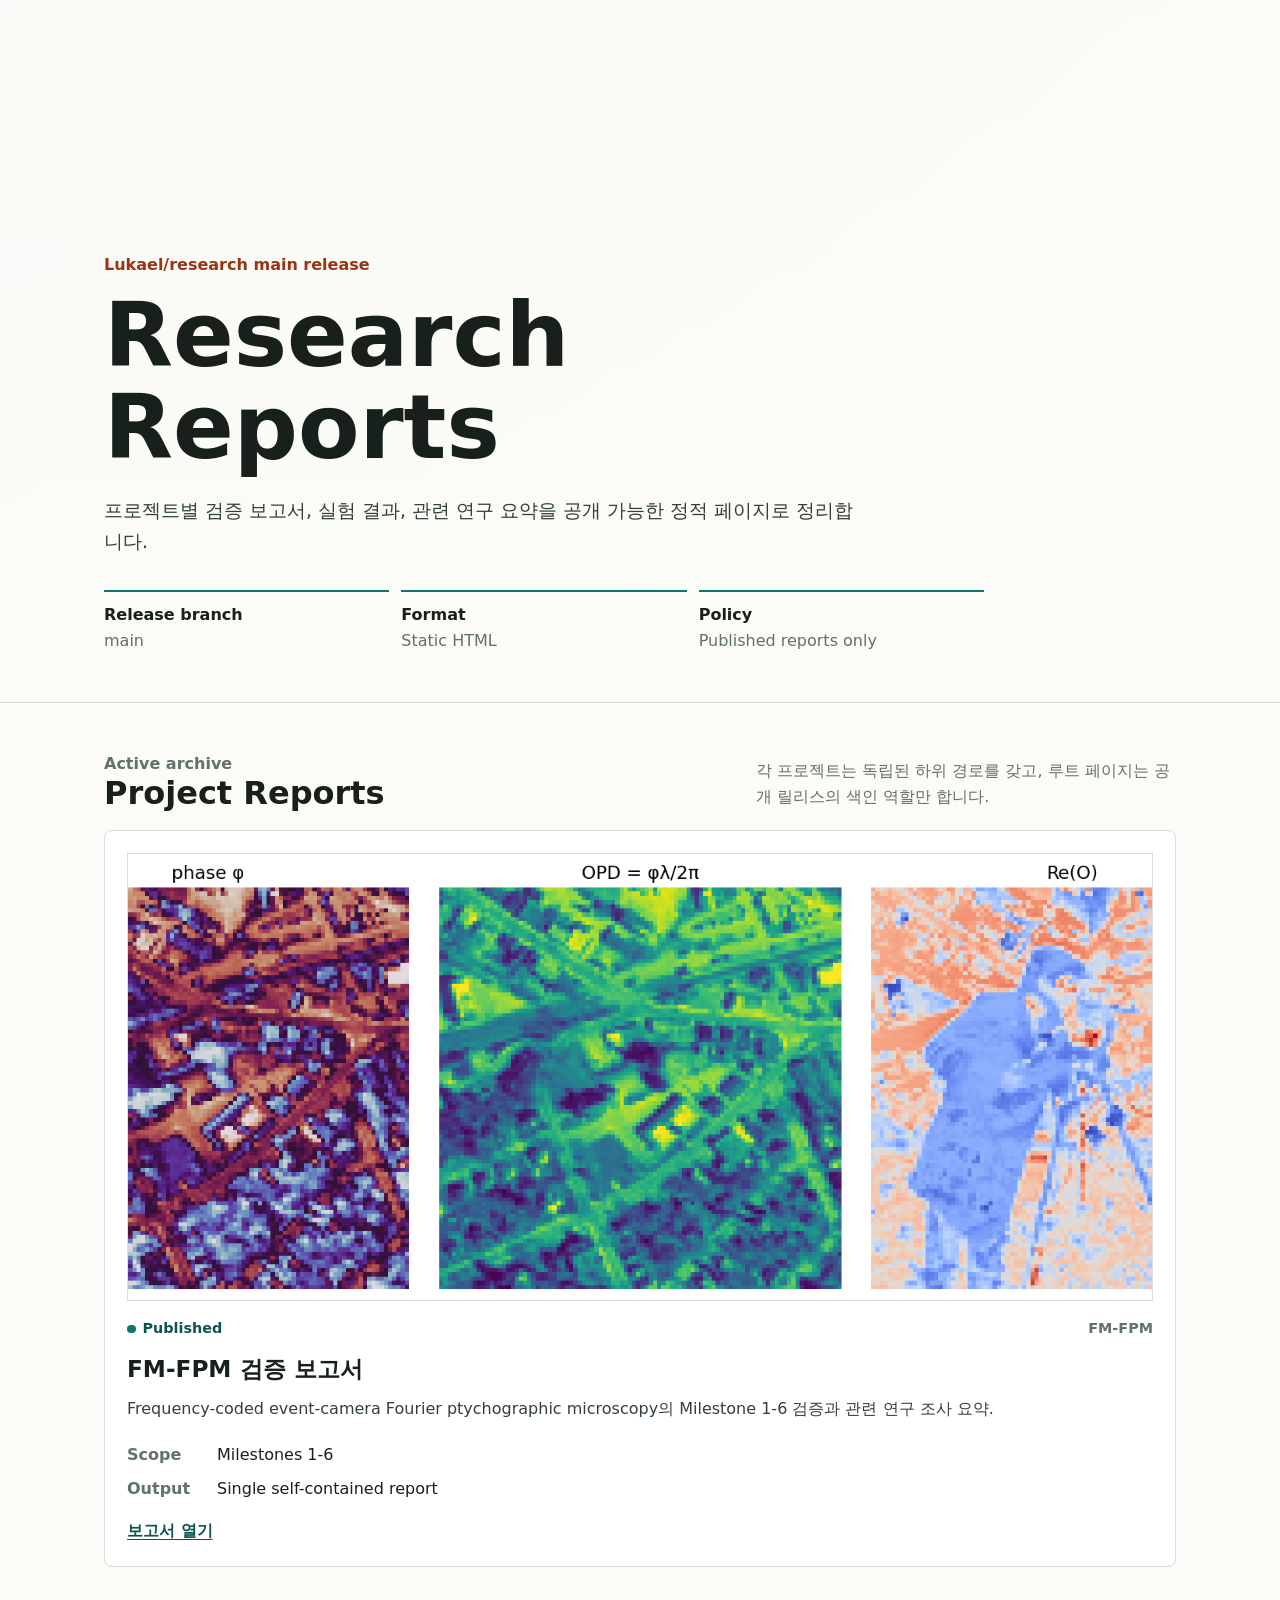
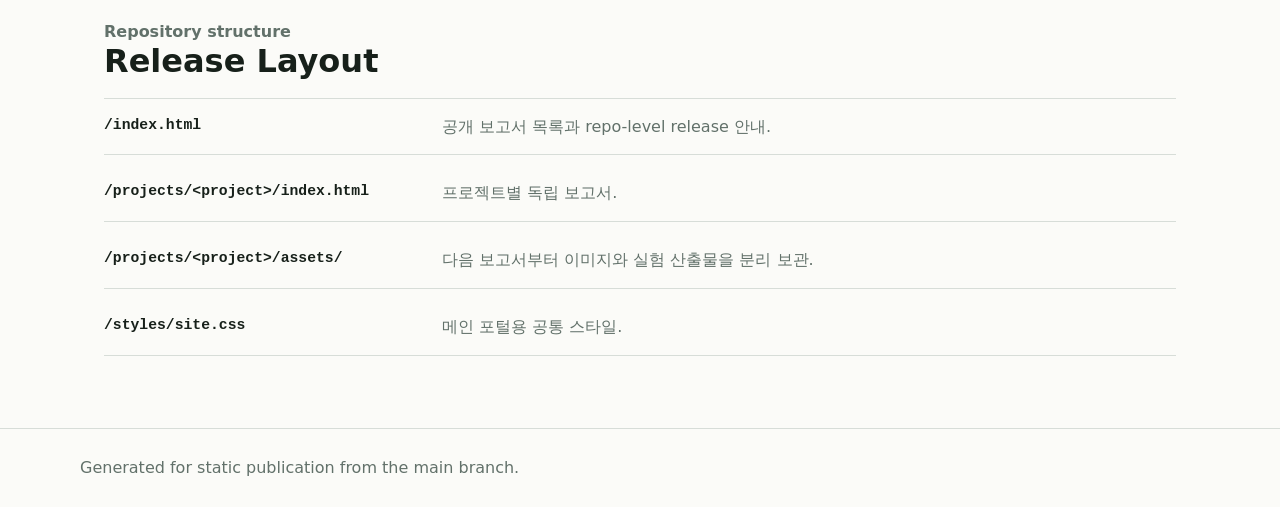
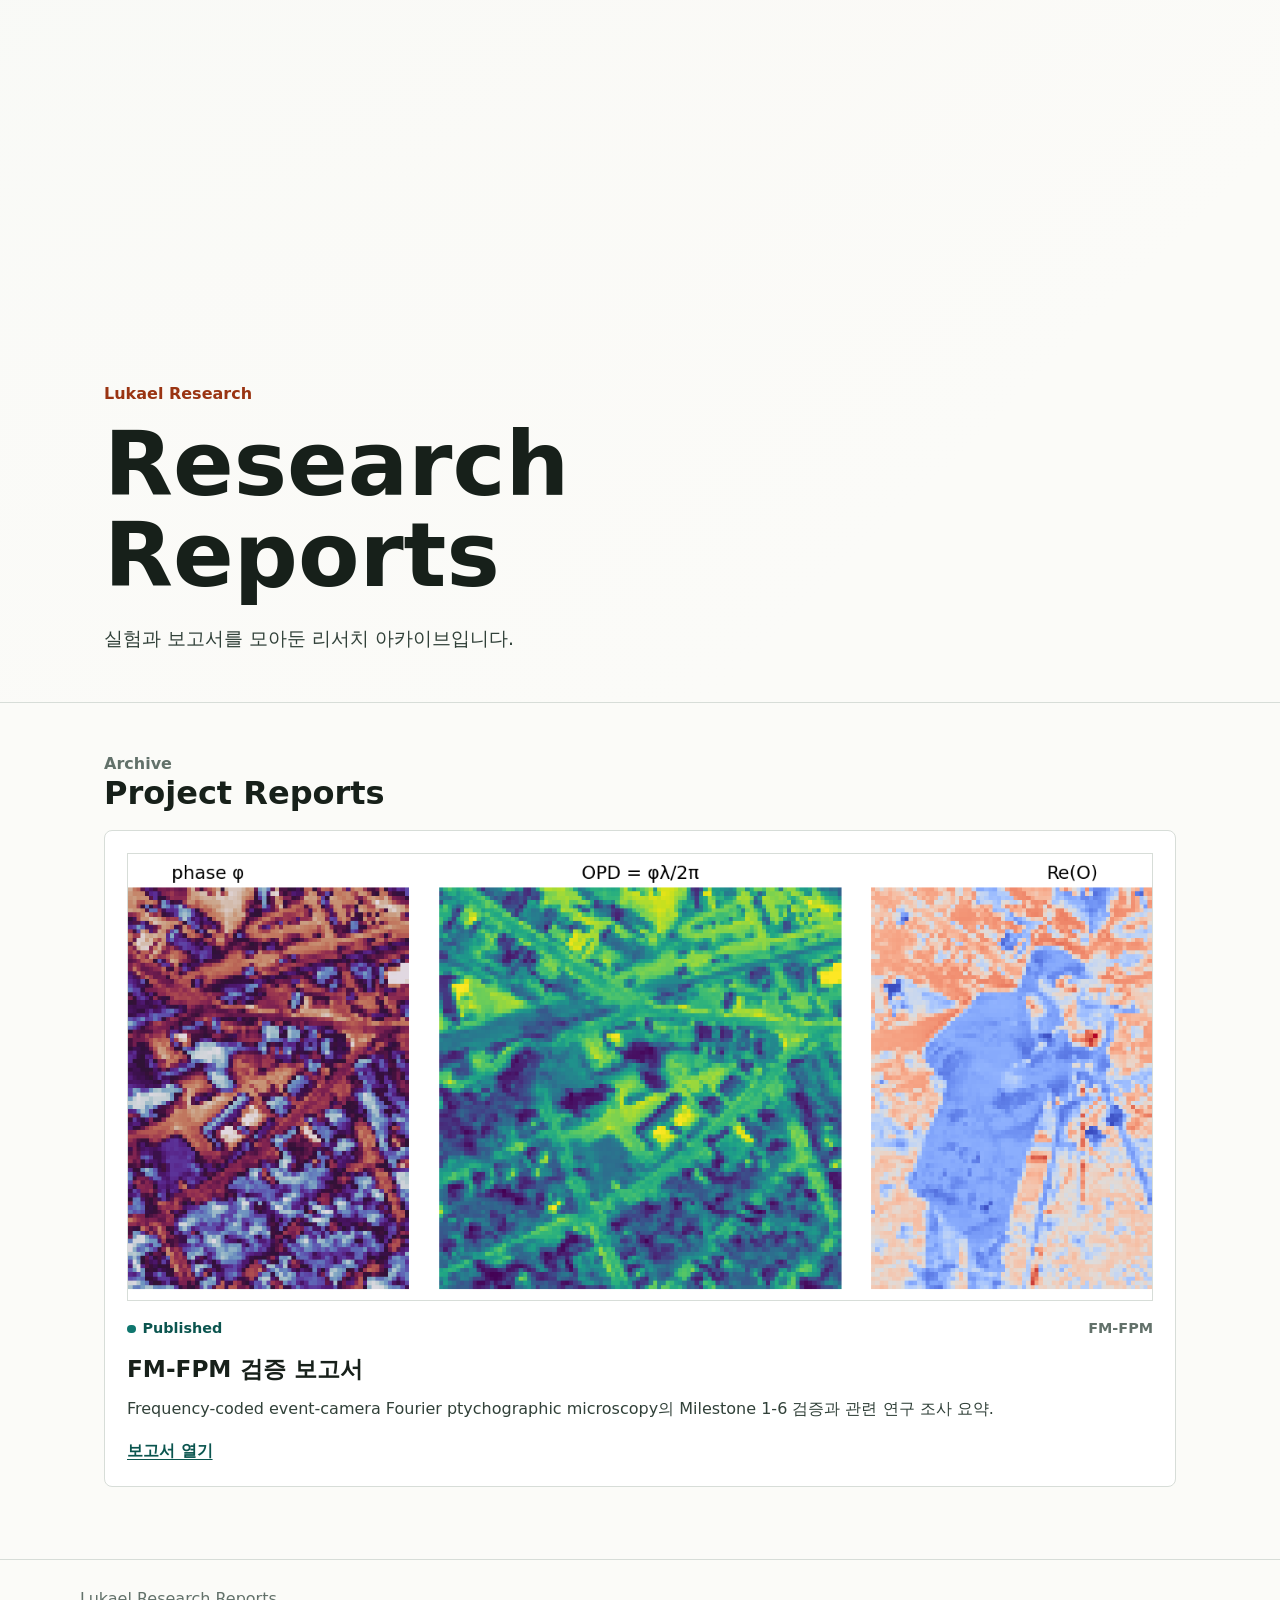
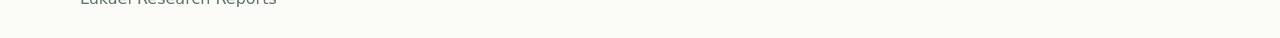
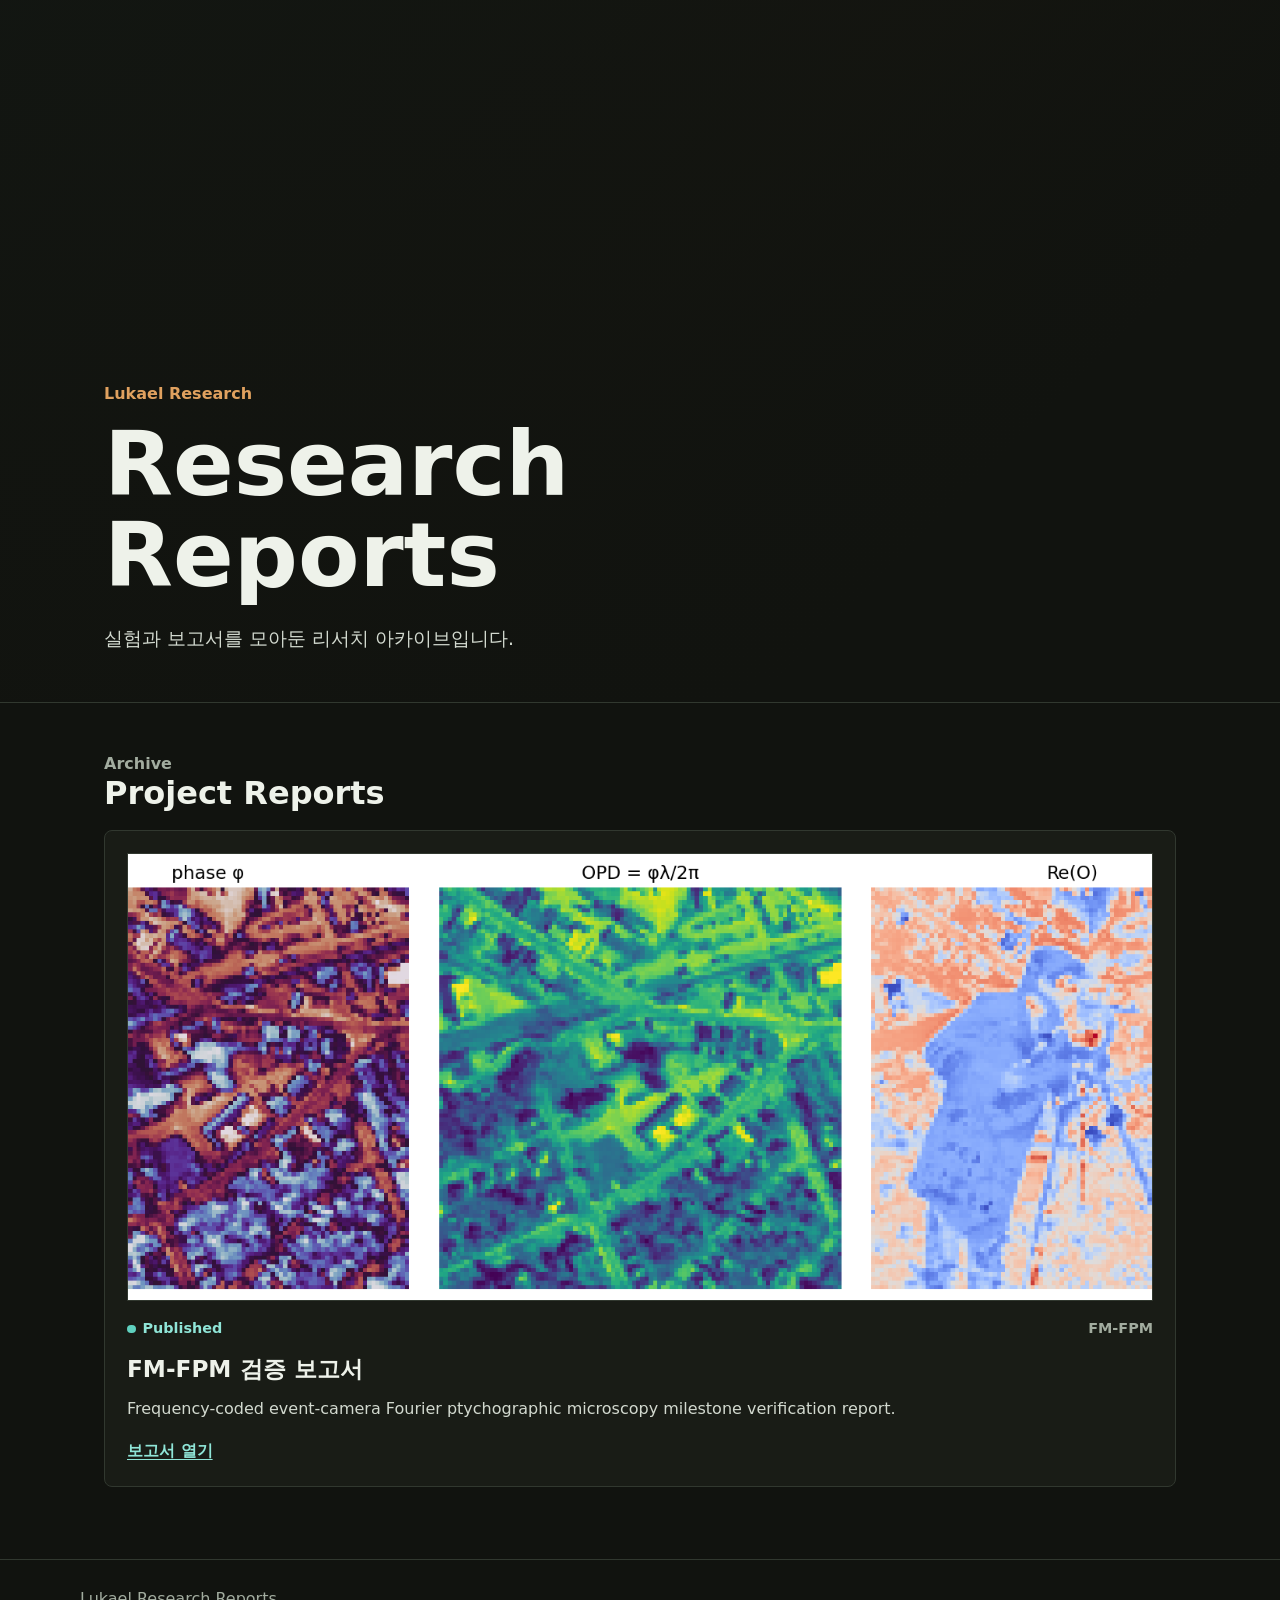
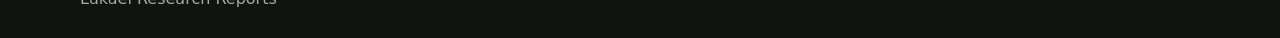
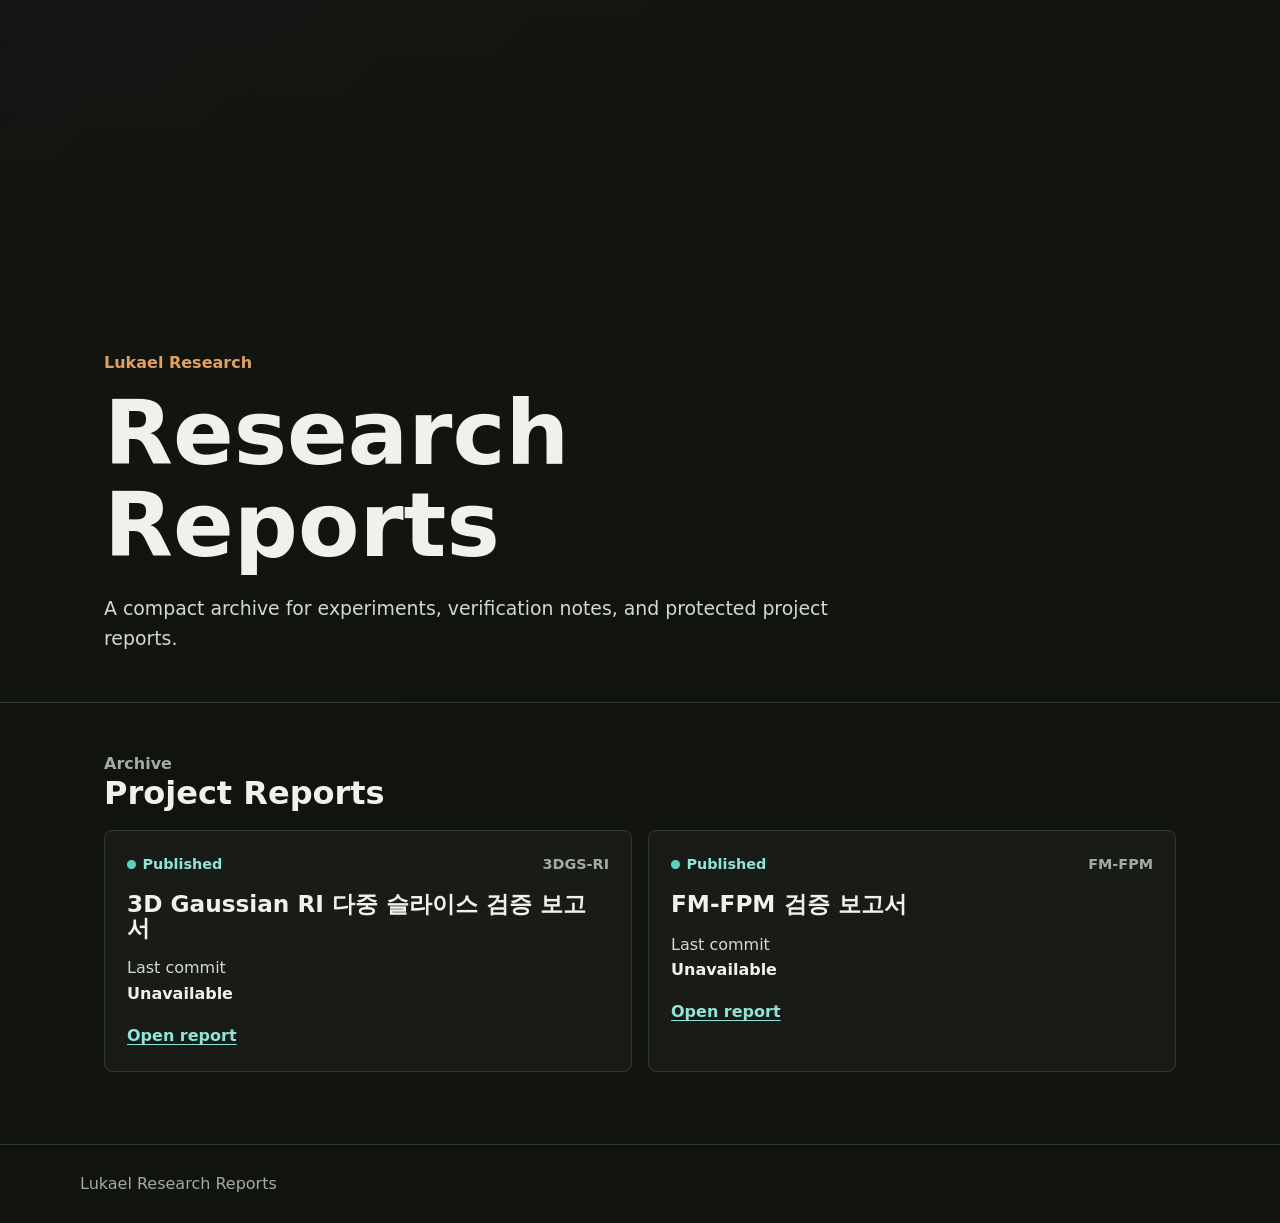
